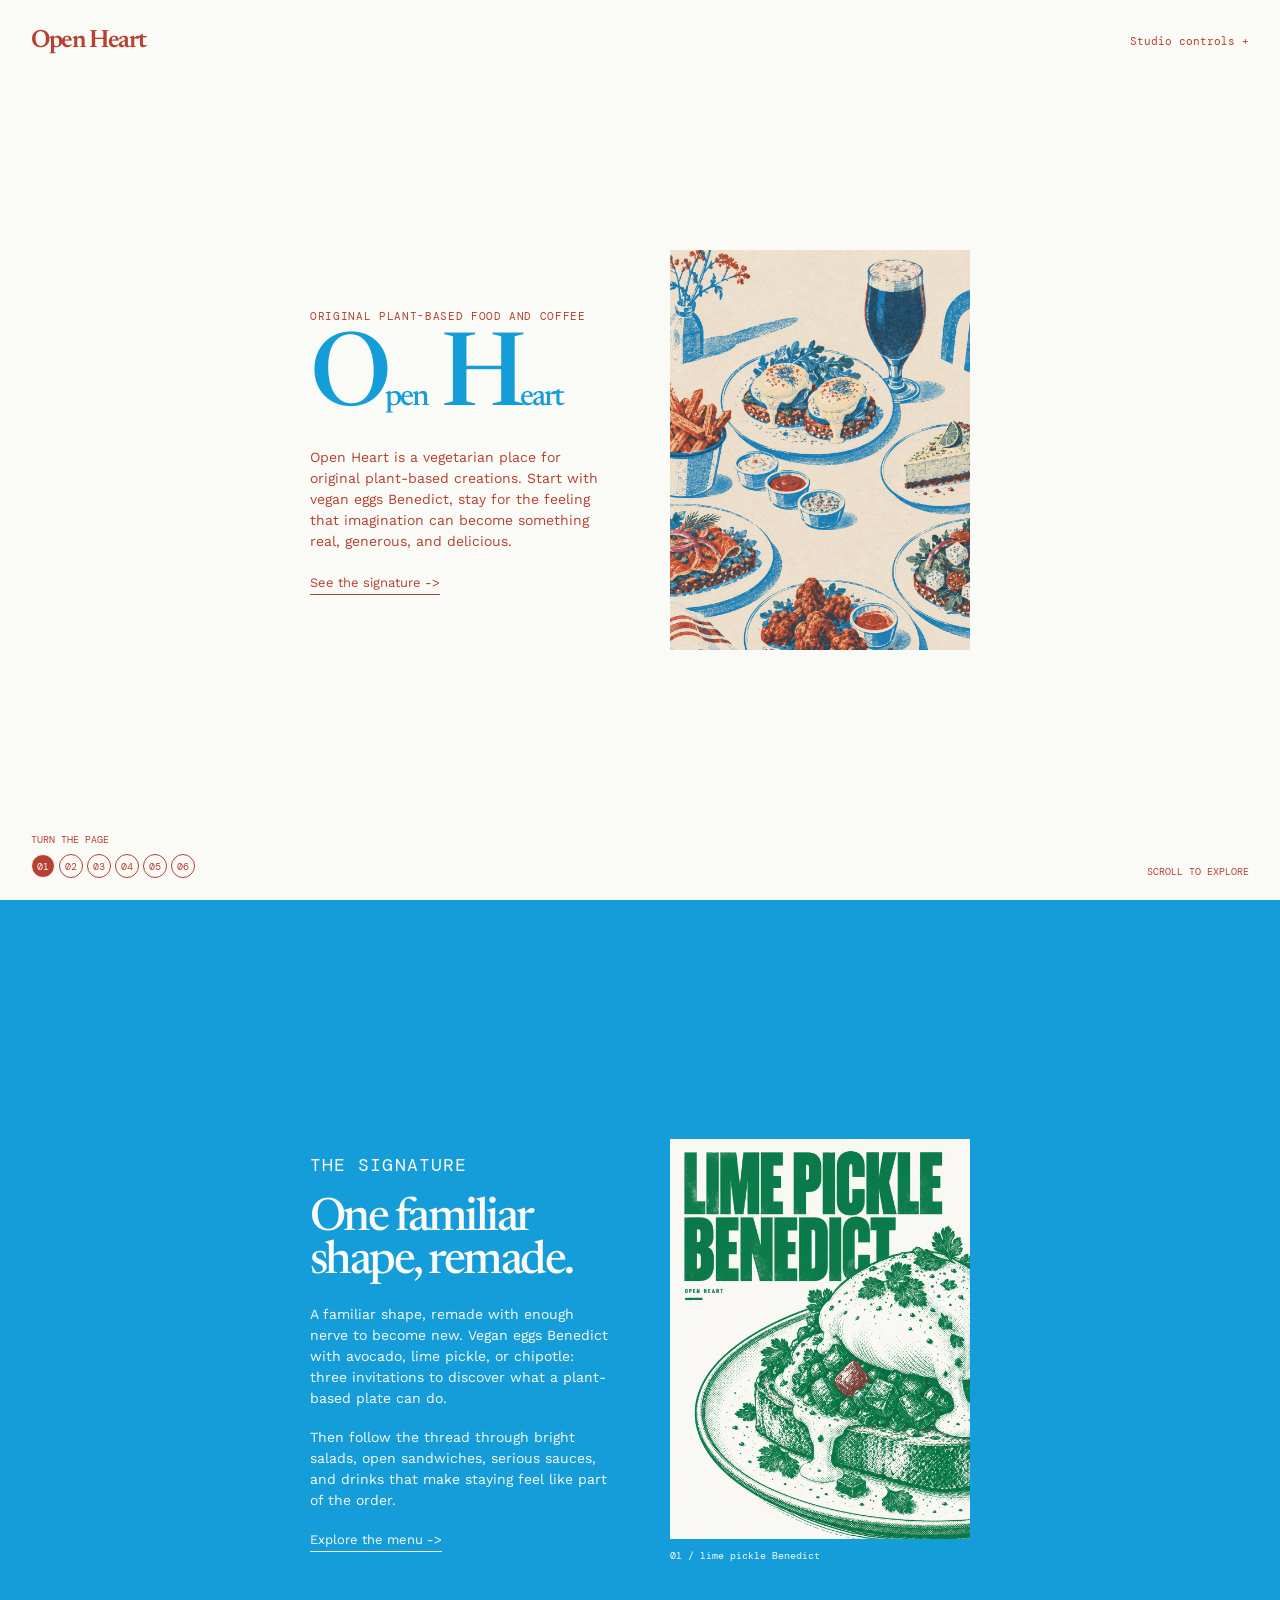
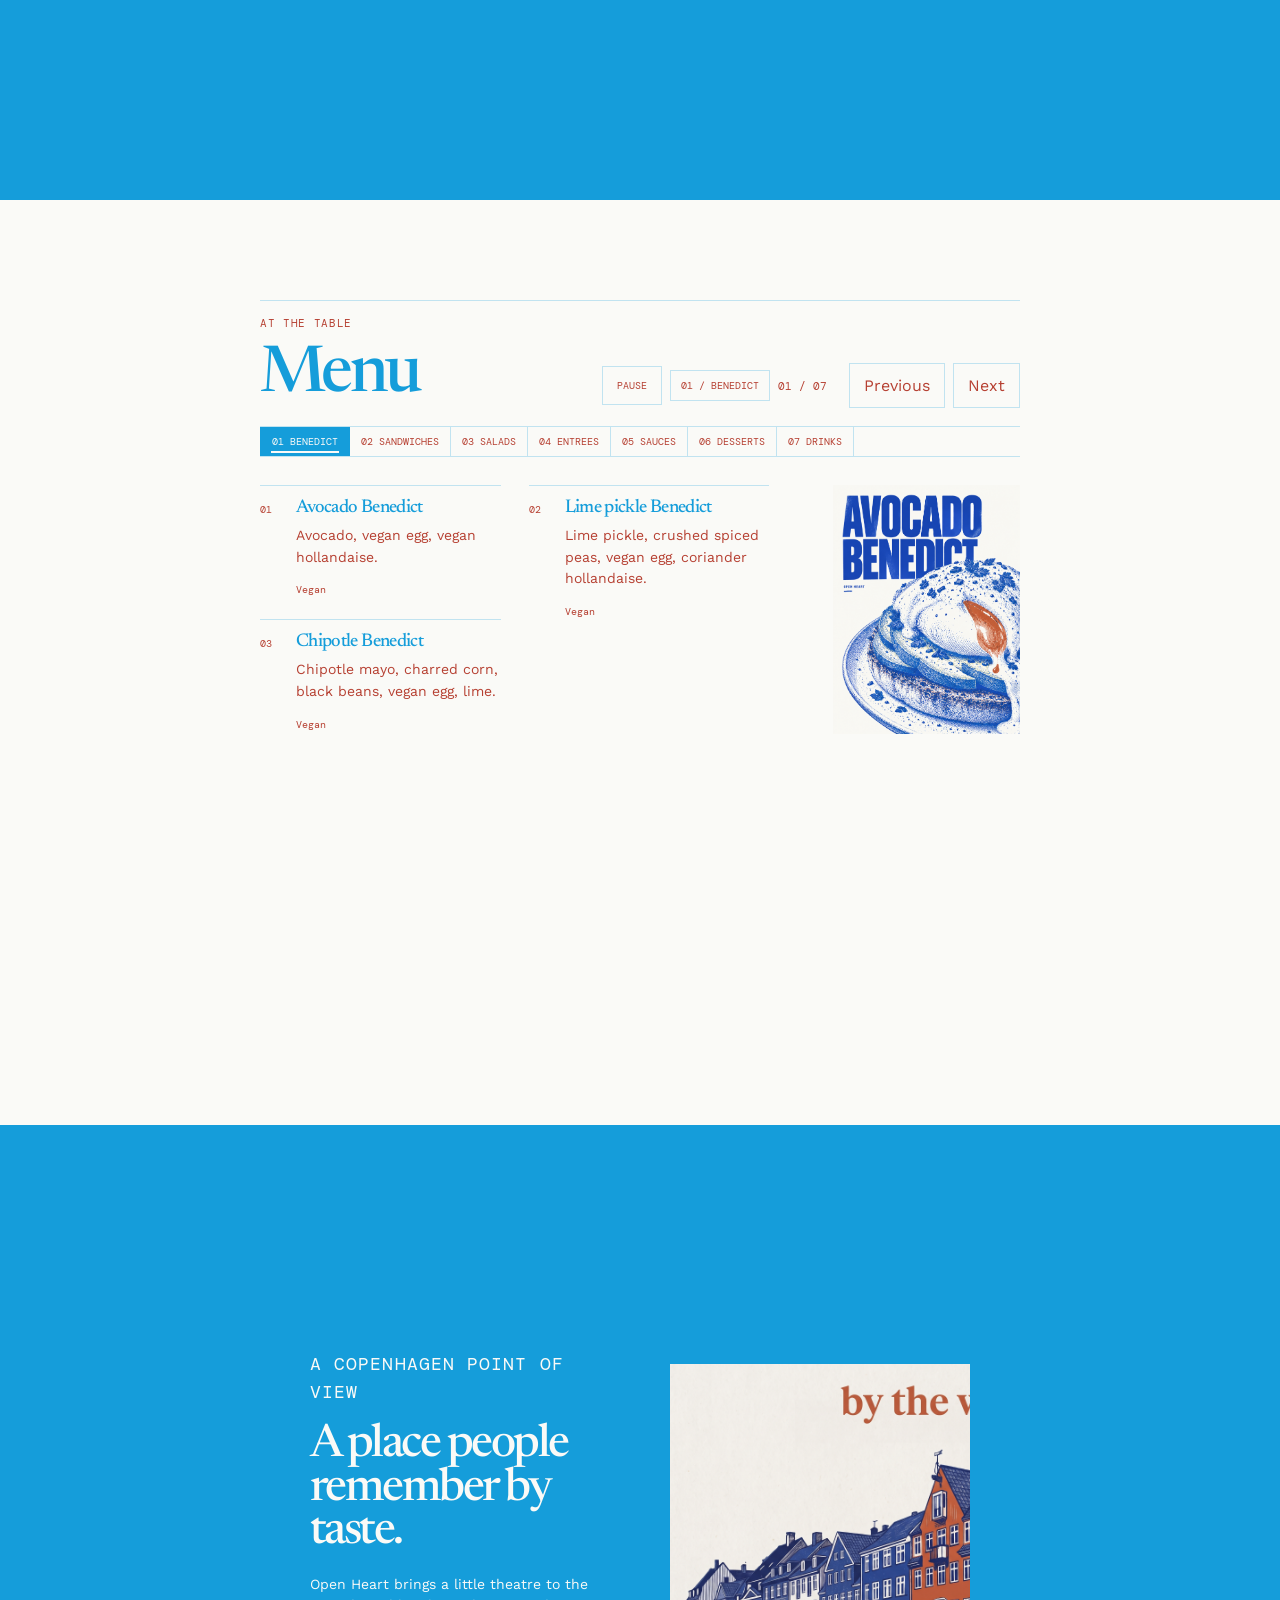
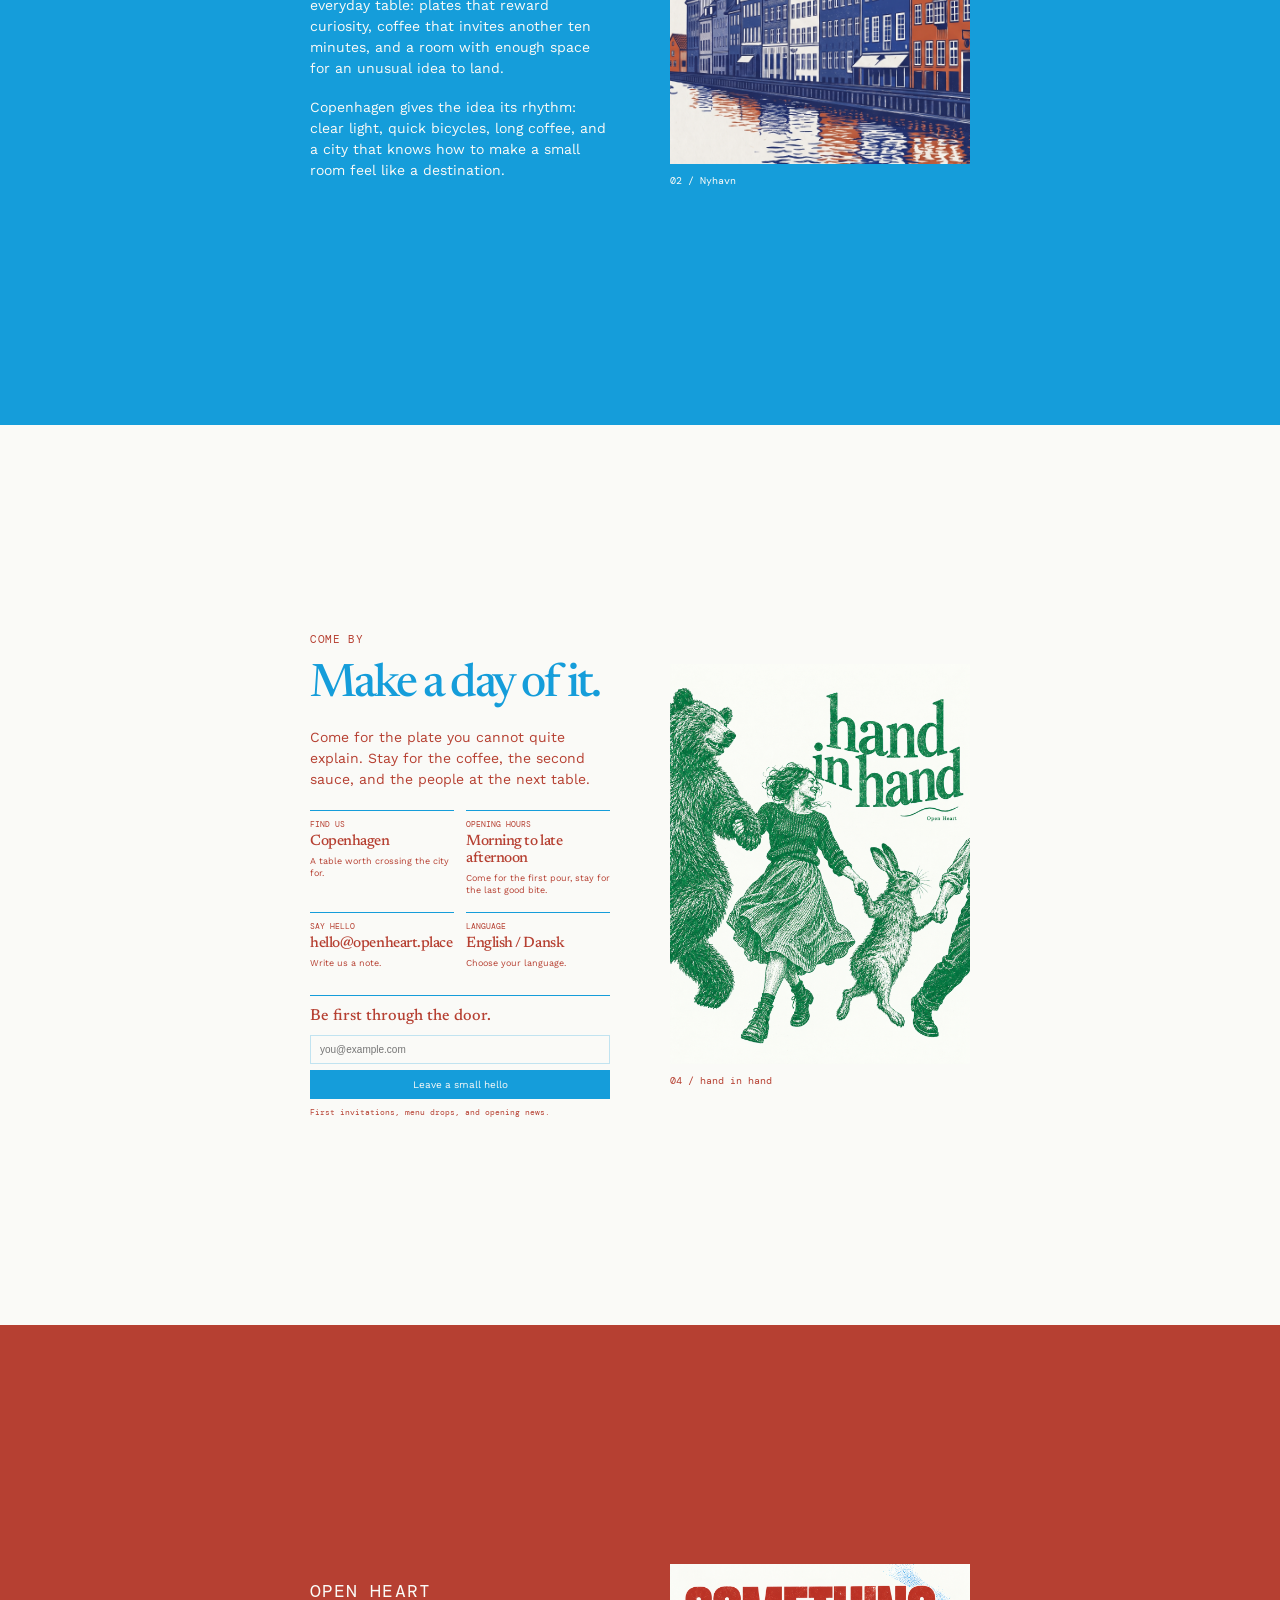
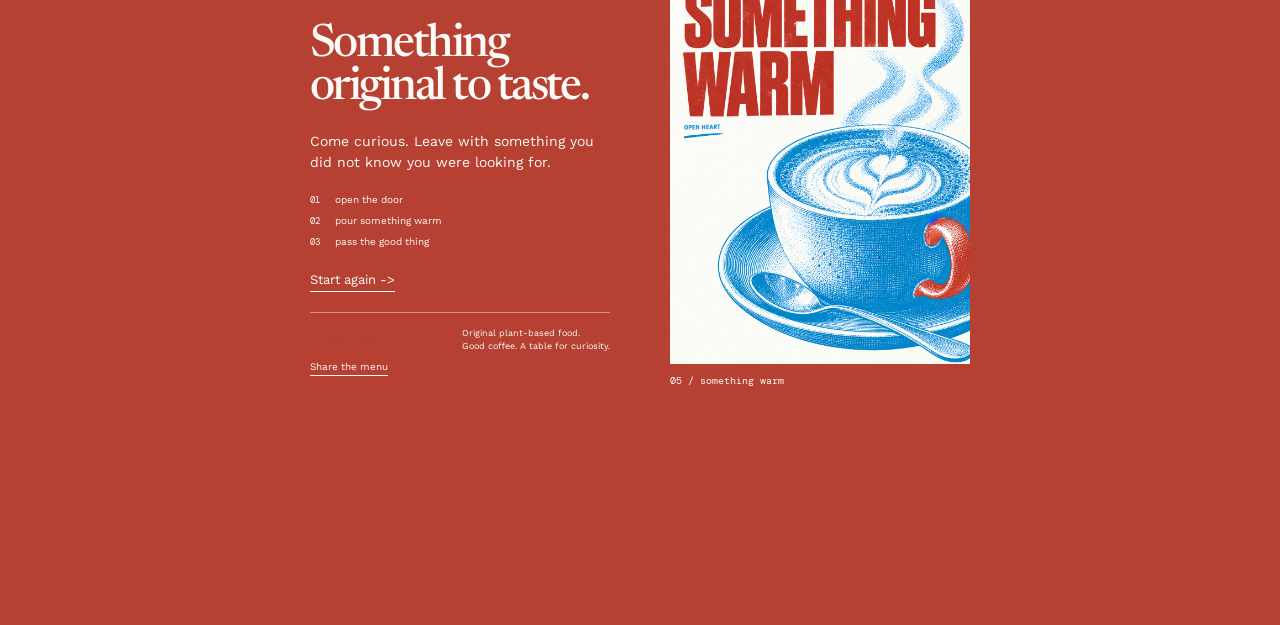
==== index.html @ 51009fca "Make 3D wheel input respond directly" ====
<!doctype html>
<html lang="en" data-palette="cyan-brick">
<head>
  <meta charset="utf-8">
  <meta name="viewport" content="width=device-width, initial-scale=1">
  <meta name="theme-color" content="#FAFAF7">
  <meta name="description" content="Open Heart. A vegetarian place for original plant-based creations.">
  <title>Open Heart | Food and coffee</title>
  <link rel="stylesheet" href="styles.css?v=brick-cyan-1">
</head>
<body class="is-flat">
  <a class="skip-link" href="#content">Skip to menu</a>

  <header class="topbar">
    <a class="small-wordmark" href="#face-0">Open Heart</a>
    <nav aria-label="Main navigation">
      <a href="#story">Story</a>
      <a href="#menu">Menu</a>
      <a href="#visit">Visit</a>
    </nav>
    <details class="developer-panel">
      <summary>Studio controls +</summary>
      <div class="developer-panel__body">
        <label for="palette-select">Web ink recipe</label>
        <select id="palette-select">
          <option value="cyan-brick">Cyan + brick red</option>
          <option value="brick-cyan">Brick red + cyan</option>
          <option value="electric-carbon">Electric blue + carbon</option>
          <option value="mono-aubergine">Mono / aubergine</option>
          <option value="mono-electric">Mono / electric blue</option>
        </select>

        <label for="composition-select">Composition mode</label>
        <select id="composition-select">
          <option value="centered-pair-small" selected>Centered pair SMALL</option>
          <option value="centered-pair">Centered pair / reference</option>
        </select>

        <label for="menu-mode-select">Menu presentation</label>
        <select id="menu-mode-select">
          <option value="carousel" selected>Category carousel</option>
          <option value="minimal-list">Ultra-minimal text list</option>
        </select>

        <label for="carousel-animation-select">Carousel animation</label>
        <select id="carousel-animation-select">
          <option value="slide" selected>Slide left / right</option>
          <option value="fade">Fade in / out</option>
          <option value="none">No animation</option>
        </select>

        <label class="check">
          <input type="checkbox" id="menu-pair-select">
          Match SMALL pair on menu
        </label>

        <label class="check">
          <input type="checkbox" id="flat-select">
          3D scrolling
        </label>
        <a href="studio.html">View the asset archive -></a>
      </div>
    </details>
  </header>

  <main id="content">
    <div id="scroll-track">
      <div id="scene">
        <div id="prism">
          <section class="face hero" id="face-0">
            <div class="face__inner">
              <div class="pair-layout hero-layout">
                <div class="hero-copy pair-copy">
                  <p class="edition">Original plant-based food and coffee</p>
                  <h1 class="logo" aria-label="Open Heart">
                    <span><b>O</b>pen</span>
                    <span><b>H</b>eart</span>
                  </h1>
                  <div class="hero-intro">
                    <p>Open Heart is a vegetarian place for original plant-based creations. Start with vegan eggs Benedict, stay for the feeling that imagination can become something real, generous, and delicious.</p>
                    <a class="text-link" href="#story">See the signature -></a>
                  </div>
                </div>
                <figure class="hero-print pair-print">
                  <img id="hero-image" src="assets/menu-chatgpt.png" width="1122" height="1402" alt="A two-ink illustrated table of Open Heart dishes, including vegan eggs Benedict, fries, drinks and dessert">
                </figure>
              </div>
              <span class="hero-index">01 / OPEN HEART</span>
            </div>
          </section>

          <section class="face" id="face-1">
            <div class="face__inner" id="story">
              <div class="story-layout pair-layout">
                <div class="story-copy pair-copy">
                  <p class="section-kicker">The signature</p>
                  <h2>One familiar shape, remade.</h2>
                  <p>A familiar shape, remade with enough nerve to become new. Vegan eggs Benedict with avocado, lime pickle, or chipotle: three invitations to discover what a plant-based plate can do.</p>
                  <p>Then follow the thread through bright salads, open sandwiches, serious sauces, and drinks that make staying feel like part of the order.</p>
                  <a class="text-link" href="#menu">Explore the menu -></a>
                </div>
                <figure class="feature-print pair-print">
                  <img src="assets/posters/chatgpt/02-lime-pickle-benedict.png" width="1086" height="1448" alt="Lime pickle Benedict in a two-ink green and red editorial print">
                  <figcaption>01 / lime pickle Benedict</figcaption>
                </figure>
              </div>
            </div>
          </section>

          <section class="face" id="face-2">
            <div class="face__inner" id="menu">
              <section class="menu-switcher" aria-labelledby="menu-title" aria-roledescription="carousel" data-carousel-region>
                <div class="category-heading">
                  <div>
                    <p class="section-kicker">At the table</p>
                    <h2 id="menu-title">Menu</h2>
                  </div>
                  <div class="category-controls">
                    <button type="button" data-carousel-autoplay-toggle aria-label="Pause automatic menu rotation">Pause</button>
                    <span id="menu-category-current" class="carousel-current" aria-live="polite">01 / Benedict</span>
                    <span id="menu-category-count" class="carousel-count" aria-live="polite">01 / 07</span>
                    <button type="button" id="menu-category-prev" aria-label="Previous menu section">Previous</button>
                    <button type="button" id="menu-category-next" aria-label="Next menu section">Next</button>
                  </div>
                </div>
                <div class="category-tabs" role="tablist" aria-label="Menu sections">
                  <button type="button" role="tab" id="menu-tab-benedict" aria-selected="true" aria-controls="menu-slide-benedict" data-category-tab="benedict">01 Benedict</button>
                  <button type="button" role="tab" id="menu-tab-sandwiches" aria-selected="false" aria-controls="menu-slide-sandwiches" data-category-tab="sandwiches">02 Sandwiches</button>
                  <button type="button" role="tab" id="menu-tab-salads" aria-selected="false" aria-controls="menu-slide-salads" data-category-tab="salads">03 Salads</button>
                  <button type="button" role="tab" id="menu-tab-entrees" aria-selected="false" aria-controls="menu-slide-entrees" data-category-tab="entrees">04 Entrees</button>
                  <button type="button" role="tab" id="menu-tab-sauces" aria-selected="false" aria-controls="menu-slide-sauces" data-category-tab="sauces">05 Sauces</button>
                  <button type="button" role="tab" id="menu-tab-desserts" aria-selected="false" aria-controls="menu-slide-desserts" data-category-tab="desserts">06 Desserts</button>
                  <button type="button" role="tab" id="menu-tab-drinks" aria-selected="false" aria-controls="menu-slide-drinks" data-category-tab="drinks">07 Drinks</button>
                </div>

                <div class="category-viewport">
                  <section class="menu-slide" id="menu-slide-benedict" role="tabpanel" data-category-slide="benedict" aria-labelledby="menu-tab-benedict">
                    <div class="menu-slide-content">
                      <figure class="category-art" data-category-art="benedict"><img src="assets/posters/chatgpt/01-avocado-benedict.png" width="1086" height="1448" alt="Avocado Benedict in a controlled two-ink editorial print"></figure>
                      <div class="carousel dish-carousel" tabindex="0" aria-label="Benedict menu items">
                        <article class="dish" data-item="benedict-avocado"><div class="dish-caption"><span class="item-number">01</span><div><h3>Avocado Benedict</h3><p>Avocado, vegan egg, vegan hollandaise.</p><small>Vegan</small></div></div></article>
                        <article class="dish" data-item="benedict-lime"><div class="dish-caption"><span class="item-number">02</span><div><h3>Lime pickle Benedict</h3><p>Lime pickle, crushed spiced peas, vegan egg, coriander hollandaise.</p><small>Vegan</small></div></div></article>
                        <article class="dish" data-item="benedict-chipotle"><div class="dish-caption"><span class="item-number">03</span><div><h3>Chipotle Benedict</h3><p>Chipotle mayo, charred corn, black beans, vegan egg, lime.</p><small>Vegan</small></div></div></article>
                      </div>
                    </div>
                  </section>

                  <section class="menu-slide" id="menu-slide-sandwiches" role="tabpanel" data-category-slide="sandwiches" aria-labelledby="menu-tab-sandwiches">
                    <div class="menu-slide-content">
                      <figure class="category-art" data-category-art="sandwiches"><img src="assets/posters/chatgpt/03-vegan-salmon.png" width="1086" height="1448" alt="Vegan salmon open sandwich in a controlled two-ink editorial print"></figure>
                      <div class="carousel dish-carousel" tabindex="0" aria-label="Sandwich menu items">
                        <article class="dish" data-item="salmon-sandwich"><div class="dish-caption"><span class="item-number">01</span><div><h3>Vegan salmon open sandwich</h3><p>Plant-based salmon, open-faced.</p><small>Vegan</small></div></div></article>
                        <article class="dish" data-item="pulled-sandwich"><div class="dish-caption"><span class="item-number">02</span><div><h3>Veggie pulled sandwich</h3><p>Pulled mushrooms, sharp slaw, BBQ sauce.</p><small>Vegan</small></div></div></article>
                      </div>
                    </div>
                  </section>

                  <section class="menu-slide" id="menu-slide-salads" role="tabpanel" data-category-slide="salads" aria-labelledby="menu-tab-salads">
                    <div class="menu-slide-content">
                      <figure class="category-art" data-category-art="salads"><img src="assets/posters/chatgpt/06-vegan-caesar.png" width="1086" height="1448" alt="Vegan Caesar in a controlled two-ink editorial print"></figure>
                      <div class="carousel dish-carousel" tabindex="0" aria-label="Salad menu items">
                        <article class="dish" data-item="mango-salad"><div class="dish-caption"><span class="item-number">01</span><div><h3>Avocado and mango</h3><p>Avocado, mango, parsley, raisins.</p><small>Vegan</small></div></div></article>
                        <article class="dish" data-item="caesar-salad"><div class="dish-caption"><span class="item-number">02</span><div><h3>Vegan Caesar</h3><p>Crisp leaves, croutons, creamy vegan Caesar dressing.</p><small>Vegan</small></div></div></article>
                        <article class="dish" data-item="protein-salad"><div class="dish-caption"><span class="item-number">03</span><div><h3>Protein salad</h3><p>Lentils, chickpeas, edamame, toasted seeds, lemon dressing.</p><small>Vegan</small></div></div></article>
                      </div>
                    </div>
                  </section>

                  <section class="menu-slide" id="menu-slide-entrees" role="tabpanel" data-category-slide="entrees" aria-labelledby="menu-tab-entrees">
                    <div class="menu-slide-content">
                      <figure class="category-art" data-category-art="entrees"><img src="assets/posters/chatgpt/07-bbq-cauliflower.png" width="1086" height="1448" alt="BBQ cauliflower wings in a controlled two-ink editorial print"></figure>
                      <div class="carousel dish-carousel" tabindex="0" aria-label="Entree menu items">
                        <article class="dish" data-item="cauliflower-wings"><div class="dish-caption"><span class="item-number">01</span><div><h3>BBQ no-chicken wings</h3><p>Breaded cauliflower, BBQ sauce.</p><small>Vegan</small></div></div></article>
                        <article class="dish" data-item="fries-plain"><div class="dish-caption"><span class="item-number">02</span><div><h3>Plain fries</h3><p>Crisp potatoes, salt. Choose your sauce.</p><small>Vegan</small></div></div></article>
                        <article class="dish" data-item="fries-spicy"><div class="dish-caption"><span class="item-number">03</span><div><h3>Spicy fries</h3><p>Chilli-dusted potatoes. Choose your sauce.</p><small>Vegan</small></div></div></article>
                        <article class="dish" data-item="fries-rosemary"><div class="dish-caption"><span class="item-number">04</span><div><h3>Rosemary fries</h3><p>Potatoes, rosemary, salt. Choose your sauce.</p><small>Vegan</small></div></div></article>
                      </div>
                    </div>
                  </section>

                  <section class="menu-slide" id="menu-slide-sauces" role="tabpanel" data-category-slide="sauces" aria-labelledby="menu-tab-sauces">
                    <div class="menu-slide-content">
                      <figure class="category-art" data-category-art="sauces"><img src="assets/posters/chatgpt/08-five-sauces.png" width="1086" height="1448" alt="Five sauces in a controlled two-ink editorial print"></figure>
                      <div class="carousel dish-carousel" tabindex="0" aria-label="Sauce menu items">
                        <article class="dish" data-item="chipotle-mayo"><div class="dish-caption"><span class="item-number">01</span><div><h3>Chipotle mayo</h3><p>Smoky chipotle mayonnaise.</p><small>Smoky / creamy</small></div></div></article>
                        <article class="dish" data-item="chimichurri"><div class="dish-caption"><span class="item-number">02</span><div><h3>Chimichurri</h3><p>Herbs, oil, a sharp finish.</p><small>Herbaceous / sharp</small></div></div></article>
                        <article class="dish" data-item="pesto"><div class="dish-caption"><span class="item-number">03</span><div><h3>Pesto</h3><p>Basil, a generous spoonful.</p><small>Basil / generous</small></div></div></article>
                        <article class="dish" data-item="yogurt-dill"><div class="dish-caption"><span class="item-number">04</span><div><h3>Yogurt dill</h3><p>Cool yogurt, fresh dill.</p><small>Cool / fresh</small></div></div></article>
                        <article class="dish" data-item="vegan-cheese"><div class="dish-caption"><span class="item-number">05</span><div><h3>Melted vegan cheese</h3><p>Warm, melted plant-based cheese.</p><small>Vegan</small></div></div></article>
                      </div>
                    </div>
                  </section>

                  <section class="menu-slide" id="menu-slide-desserts" role="tabpanel" data-category-slide="desserts" aria-labelledby="menu-tab-desserts">
                    <div class="menu-slide-content">
                      <figure class="category-art" data-category-art="desserts"><img src="assets/menu/key-lime-chatgpt.png" width="768" height="1024" alt="Avocado key-lime pie in a controlled two-ink editorial print"></figure>
                      <div class="carousel dish-carousel" tabindex="0" aria-label="Dessert menu items">
                        <article class="dish" data-item="key-lime-pie"><div class="dish-caption"><span class="item-number">01</span><div><h3>Avocado key-lime pie</h3><p>A sharp lime filling, avocado, crisp crumb base.</p><small>Vegan</small></div></div></article>
                        <article class="dish" data-item="strawberries-cream"><div class="dish-caption"><span class="item-number">02</span><div><h3>Strawberries and mascarpone</h3><p>Strawberries, mascarpone cream, crumble.</p><small>Berry / cream / crumble</small></div></div></article>
                        <article class="dish" data-item="creme-brulee"><div class="dish-caption"><span class="item-number">03</span><div><h3>Vegan creme brulee</h3><p>Crackly caramel, soft vanilla custard.</p><small>Vanilla / caramel / crackle</small></div></div></article>
                      </div>
                    </div>
                  </section>

                  <section class="menu-slide" id="menu-slide-drinks" role="tabpanel" data-category-slide="drinks" aria-labelledby="menu-tab-drinks">
                    <div class="menu-slide-content">
                      <figure class="category-art" data-category-art="drinks"><img src="assets/posters/chatgpt/10-something-warm.png" width="1086" height="1448" alt="Something warm in a controlled two-ink editorial print"></figure>
                      <div class="carousel dish-carousel" tabindex="0" aria-label="Drink menu items">
                      <article class="dish" data-item="matcha"><div class="dish-caption"><span class="item-number">01</span><div><h3>Matcha</h3><p>Whisked matcha.</p><small>Hot / iced</small></div></div></article>
                      <article class="dish" data-item="hojicha"><div class="dish-caption"><span class="item-number">02</span><div><h3>Hojicha</h3><p>Roasted Japanese green tea.</p><small>Roasted / soft</small></div></div></article>
                      <article class="dish" data-item="espresso"><div class="dish-caption"><span class="item-number">03</span><div><h3>Espresso</h3><p>Small, dark, concentrated.</p><small>Short / dark</small></div></div></article>
                      <article class="dish" data-item="cappuccino"><div class="dish-caption"><span class="item-number">04</span><div><h3>Cappuccino</h3><p>Espresso, steamed milk, soft foam.</p><small>Silky / bold</small></div></div></article>
                      <article class="dish" data-item="london-fog"><div class="dish-caption"><span class="item-number">05</span><div><h3>Decadent Earl Grey</h3><p>London fog: Earl Grey, vanilla, honey, milk.</p><small>Earl Grey / vanilla / milk</small></div></div></article>
                      <article class="dish" data-item="cafe-viennois"><div class="dish-caption"><span class="item-number">06</span><div><h3>Cafe viennois</h3><p>Coffee, whipped cream.</p><small>Coffee / cream</small></div></div></article>
                      <article class="dish" data-item="chocolate-espanol"><div class="dish-caption"><span class="item-number">07</span><div><h3>Chocolate espanol</h3><p>Thick, hot drinking chocolate.</p><small>Thick / hot</small></div></div></article>
                      <article class="dish" data-item="licorice-beer"><div class="dish-caption"><span class="item-number">08</span><div><h3>Licorice beer</h3><p>Beer with a licorice note.</p><small>Cold / curious</small></div></div></article>
                      <article class="dish" data-item="michelada"><div class="dish-caption"><span class="item-number">09</span><div><h3>0,0 michelada</h3><p>Alcohol-free, lime, spice, a salted rim.</p><small>Lime / spice / salt</small></div></div></article>
                      </div>
                    </div>
                  </section>
                </div>
              </section>

              <section class="minimal-menu" id="minimal-menu" aria-labelledby="minimal-menu-title" aria-roledescription="carousel" data-carousel-region hidden>
                <div class="minimal-menu__heading">
                  <p class="section-kicker">At the table</p>
                  <h2 id="minimal-menu-title">Menu</h2>
                </div>
                <div class="minimal-menu__controls">
                  <button type="button" data-carousel-autoplay-toggle aria-label="Pause automatic menu rotation">Pause</button>
                </div>
                <div class="minimal-menu__tabs" role="tablist" aria-label="Minimal menu groups">
                  <button type="button" role="tab" id="minimal-tab-benedict" aria-selected="true" aria-controls="minimal-slide-benedict" data-minimal-tab="benedict">01 Benedict + sandwiches</button>
                  <button type="button" role="tab" id="minimal-tab-entrees" aria-selected="false" aria-controls="minimal-slide-entrees" data-minimal-tab="entrees">02 Entrees + sauces</button>
                  <button type="button" role="tab" id="minimal-tab-drinks" aria-selected="false" aria-controls="minimal-slide-drinks" data-minimal-tab="drinks">03 Drinks + desserts</button>
                </div>
                <div class="minimal-menu__viewport">
                  <section class="minimal-menu__slide" id="minimal-slide-benedict" role="tabpanel" data-minimal-slide="benedict" aria-labelledby="minimal-tab-benedict">
                    <div class="minimal-menu__columns">
                      <div class="minimal-menu__column">
                        <h3 class="minimal-menu__category">Benedict</h3>
                        <ol class="minimal-menu__list">
                          <li class="minimal-menu__item"><span>01</span><div><h4>Avocado Benedict</h4><p>Avocado, vegan egg, hollandaise.</p></div></li>
                          <li class="minimal-menu__item"><span>02</span><div><h4>Lime pickle Benedict</h4><p>Spiced peas, coriander hollandaise.</p></div></li>
                          <li class="minimal-menu__item"><span>03</span><div><h4>Chipotle Benedict</h4><p>Charred corn, black beans, lime.</p></div></li>
                        </ol>
                      </div>
                      <div class="minimal-menu__column">
                        <h3 class="minimal-menu__category">Sandwiches</h3>
                        <ol class="minimal-menu__list">
                          <li class="minimal-menu__item"><span>01</span><div><h4>Vegan salmon open sandwich</h4><p>Plant-based salmon, open-faced.</p></div></li>
                          <li class="minimal-menu__item"><span>02</span><div><h4>Veggie pulled sandwich</h4><p>Pulled mushrooms, sharp slaw, BBQ sauce.</p></div></li>
                        </ol>
                      </div>
                      <figure class="minimal-menu__print"><img src="assets/posters/chatgpt/03-vegan-salmon.png" width="1086" height="1448" alt="Vegan salmon open sandwich in a controlled two-ink editorial print"></figure>
                    </div>
                  </section>
                  <section class="minimal-menu__slide" id="minimal-slide-entrees" role="tabpanel" data-minimal-slide="entrees" aria-labelledby="minimal-tab-entrees" hidden>
                    <div class="minimal-menu__columns">
                      <div class="minimal-menu__column">
                        <h3 class="minimal-menu__category">Entrees</h3>
                        <ol class="minimal-menu__list">
                          <li class="minimal-menu__item"><span>01</span><div><h4>BBQ no-chicken wings</h4><p>Breaded cauliflower, BBQ sauce.</p></div></li>
                          <li class="minimal-menu__item"><span>02</span><div><h4>Plain fries</h4><p>Crisp potatoes, salt.</p></div></li>
                          <li class="minimal-menu__item"><span>03</span><div><h4>Spicy fries</h4><p>Chilli-dusted potatoes.</p></div></li>
                          <li class="minimal-menu__item"><span>04</span><div><h4>Rosemary fries</h4><p>Potatoes, rosemary, salt.</p></div></li>
                        </ol>
                      </div>
                      <div class="minimal-menu__column">
                        <h3 class="minimal-menu__category">Sauces</h3>
                        <ol class="minimal-menu__list">
                          <li class="minimal-menu__item"><span>01</span><div><h4>Chipotle mayo</h4><p>Smoky, creamy, bright.</p></div></li>
                          <li class="minimal-menu__item"><span>02</span><div><h4>Chimichurri</h4><p>Herbs, oil, a sharp finish.</p></div></li>
                          <li class="minimal-menu__item"><span>03</span><div><h4>Pesto</h4><p>Basil, a generous spoonful.</p></div></li>
                          <li class="minimal-menu__item"><span>04</span><div><h4>Yogurt dill</h4><p>Cool yogurt, fresh dill.</p></div></li>
                          <li class="minimal-menu__item"><span>05</span><div><h4>Melted vegan cheese</h4><p>Warm, melted, plant-based.</p></div></li>
                        </ol>
                      </div>
                      <figure class="minimal-menu__print"><img src="assets/posters/chatgpt/07-bbq-cauliflower.png" width="1086" height="1448" alt="BBQ cauliflower wings in a controlled two-ink editorial print"></figure>
                    </div>
                  </section>
                  <section class="minimal-menu__slide" id="minimal-slide-drinks" role="tabpanel" data-minimal-slide="drinks" aria-labelledby="minimal-tab-drinks" hidden>
                    <div class="minimal-menu__columns">
                      <div class="minimal-menu__column">
                        <h3 class="minimal-menu__category">Drinks</h3>
                        <ol class="minimal-menu__list">
                          <li class="minimal-menu__item"><span>01</span><div><h4>Matcha</h4><p>Whisked matcha.</p></div></li>
                          <li class="minimal-menu__item"><span>02</span><div><h4>Hojicha</h4><p>Roasted Japanese green tea.</p></div></li>
                          <li class="minimal-menu__item"><span>03</span><div><h4>Espresso</h4><p>Small, dark, concentrated.</p></div></li>
                          <li class="minimal-menu__item"><span>04</span><div><h4>Cappuccino</h4><p>Espresso, steamed milk, soft foam.</p></div></li>
                          <li class="minimal-menu__item"><span>05</span><div><h4>Decadent Earl Grey</h4><p>Vanilla, honey, milk.</p></div></li>
                          <li class="minimal-menu__item"><span>06</span><div><h4>Cafe viennois</h4><p>Coffee, whipped cream.</p></div></li>
                          <li class="minimal-menu__item"><span>07</span><div><h4>Chocolate espanol</h4><p>Thick, hot drinking chocolate.</p></div></li>
                          <li class="minimal-menu__item"><span>08</span><div><h4>Licorice beer</h4><p>Beer with a licorice note.</p></div></li>
                          <li class="minimal-menu__item"><span>09</span><div><h4>0,0 michelada</h4><p>Alcohol-free, lime, spice.</p></div></li>
                        </ol>
                      </div>
                      <div class="minimal-menu__column">
                        <h3 class="minimal-menu__category">Desserts</h3>
                        <ol class="minimal-menu__list">
                          <li class="minimal-menu__item"><span>01</span><div><h4>Avocado key-lime pie</h4><p>Sharp lime, crisp crumb base.</p></div></li>
                          <li class="minimal-menu__item"><span>02</span><div><h4>Strawberries and mascarpone-cream</h4><p>Strawberries, cream, crumble.</p></div></li>
                          <li class="minimal-menu__item"><span>03</span><div><h4>Vegan creme brulee</h4><p>Vanilla custard, crackly caramel.</p></div></li>
                        </ol>
                      </div>
                      <figure class="minimal-menu__print"><img src="assets/posters/chatgpt/10-something-warm.png" width="1086" height="1448" alt="Something warm in a controlled two-ink editorial print"></figure>
                    </div>
                  </section>
                </div>
              </section>

              <section class="paired-menu pair-layout" id="paired-menu" aria-labelledby="paired-menu-title" aria-roledescription="carousel" data-carousel-region hidden>
                <div class="paired-menu__copy pair-copy">
                  <p class="section-kicker">At the table</p>
                  <h2 id="paired-menu-title">The signature, in three directions.</h2>
                  <button class="paired-menu__autoplay" type="button" data-carousel-autoplay-toggle aria-label="Pause automatic menu rotation">Pause</button>
                  <ol class="paired-menu__items" id="paired-menu-items" aria-live="polite"></ol>
                  <div class="paired-menu__tabs" role="tablist" aria-label="Paired menu categories">
                    <button type="button" role="tab" data-paired-tab="0" aria-label="Benedict" aria-selected="true">01</button>
                    <button type="button" role="tab" data-paired-tab="1" aria-label="Sandwiches" aria-selected="false">02</button>
                    <button type="button" role="tab" data-paired-tab="2" aria-label="Salads" aria-selected="false">03</button>
                    <button type="button" role="tab" data-paired-tab="3" aria-label="Entrees" aria-selected="false">04</button>
                    <button type="button" role="tab" data-paired-tab="4" aria-label="Sauces" aria-selected="false">05</button>
                    <button type="button" role="tab" data-paired-tab="5" aria-label="Desserts" aria-selected="false">06</button>
                    <button type="button" role="tab" data-paired-tab="6" aria-label="Drinks" aria-selected="false">07</button>
                  </div>
                </div>
                <figure class="paired-menu__print pair-print">
                  <img id="paired-menu-image" src="assets/posters/chatgpt/01-avocado-benedict.png" width="1086" height="1448" alt="Benedict menu poster in a controlled two-ink print">
                  <figcaption id="paired-menu-caption">01 / Benedict</figcaption>
                </figure>
              </section>
            </div>
          </section>

          <section class="face" id="face-3">
            <div class="face__inner atmosphere" id="atmosphere">
              <div class="atmosphere-grid pair-layout">
                <div class="atmosphere-copy pair-copy">
                  <p class="section-kicker">A Copenhagen point of view</p>
                  <h2>A place people remember by taste.</h2>
                  <p>Open Heart brings a little theatre to the everyday table: plates that reward curiosity, coffee that invites another ten minutes, and a room with enough space for an unusual idea to land.</p>
                  <p>Copenhagen gives the idea its rhythm: clear light, quick bicycles, long coffee, and a city that knows how to make a small room feel like a destination.</p>
                </div>
                <figure class="panel-print panel-print--city pair-print">
                  <img src="assets/studies/nyhavn-gemini.jpg" width="768" height="1024" alt="Copenhagen harbor houses rendered as a limited-color print">
                  <figcaption>02 / Nyhavn</figcaption>
                </figure>
                <figure class="panel-print panel-print--dance">
                  <img src="assets/studies/dance-chatgpt.png" width="768" height="1024" alt="Human and animal figures holding hands in a one-ink print">
                  <figcaption>03 / together</figcaption>
                </figure>
              </div>
              <section class="pretext-demo" id="poem" aria-labelledby="poem-title">
                <div class="pretext-demo__heading"><p id="poem-title">A few lines for the room.</p><small>A small shape made of words</small></div>
                <div class="pretext-stage" id="pretext-stage">
                  <div class="pretext-leaf" aria-hidden="true"></div>
                  <div class="pretext-lines" id="pretext-lines" aria-label="Poem excerpt"></div>
                </div>
                <div class="pretext-actions"><button type="button" id="pretext-toggle" aria-pressed="false">Read plainly</button><a href="https://en.wikisource.org/wiki/The_Complete_Works_of_Swami_Vivekananda/Volume_4/Translation:_Poems/To_a_Friend">Source excerpt</a><span id="pretext-status">Move across the shape.</span></div>
              </section>
            </div>
          </section>

          <section class="face" id="face-4">
            <div class="face__inner" id="visit">
              <div class="visit-layout pair-layout">
                <div class="visit-copy pair-copy">
                  <p class="section-kicker">Come by</p>
                  <h2>Make a day of it.</h2>
                  <p class="visit-lead">Come for the plate you cannot quite explain. Stay for the coffee, the second sauce, and the people at the next table.</p>
                  <div class="visit-grid">
                    <div class="info-block"><span>Find us</span><strong>Copenhagen</strong><small>A table worth crossing the city for.</small></div>
                    <div class="info-block"><span>Opening hours</span><strong>Morning to late afternoon</strong><small>Come for the first pour, stay for the last good bite.</small></div>
                    <div class="info-block"><span>Say hello</span><strong>hello@openheart.place</strong><small>Write us a note.</small></div>
                    <div class="info-block"><span>Language</span><strong>English / Dansk</strong><small>Choose your language.</small></div>
                  </div>
                  <form class="interest-form" id="interest-form">
                    <label for="email">Be first through the door.</label>
                    <div><input id="email" name="email" type="email" placeholder="you@example.com" autocomplete="email" required><button type="submit">Leave a small hello</button></div>
                    <small id="form-note">First invitations, menu drops, and opening news.</small>
                  </form>
                </div>
                <figure class="visit-print pair-print">
                  <img src="assets/studies/dance-chatgpt.png" width="768" height="1024" alt="Humans and animals holding hands in a one-ink green print">
                  <figcaption>04 / hand in hand</figcaption>
                </figure>
              </div>
            </div>
          </section>

          <section class="face" id="face-5">
            <div class="face__inner closing">
              <div class="closing-layout pair-layout">
                <div class="closing-copy pair-copy">
                  <p class="section-kicker">Open Heart</p>
                  <h2>Something original to taste.</h2>
                  <p>Come curious. Leave with something you did not know you were looking for.</p>
                  <div class="warm-ritual">
                    <span><b>01</b> open the door</span>
                    <span><b>02</b> pour something warm</span>
                    <span><b>03</b> pass the good thing</span>
                  </div>
                  <a class="text-link" href="#face-0">Start again -></a>
                  <footer>
                    <span class="small-wordmark">Open Heart</span>
                    <p>Original plant-based food.<br>Good coffee. A table for curiosity.</p>
                    <button id="share-button" type="button">Share the menu</button>
                    <span id="share-status" role="status"></span>
                  </footer>
                </div>
                <figure class="closing-print pair-print">
                  <img src="assets/posters/chatgpt/10-something-warm.png" width="1086" height="1448" alt="Something warm in a cyan and brick red two-ink poster">
                  <figcaption>05 / something warm</figcaption>
                </figure>
              </div>
            </div>
          </section>
        </div>
      </div>
    </div>
    <aside class="reference-chrome" aria-label="Reference composition controls">
      <div>
        <span class="reference-chrome__label">Turn the page</span>
        <nav class="reference-pager" aria-label="Section navigation">
          <button class="face-button" type="button" data-face="0" aria-label="Go to introduction">01</button>
          <button class="face-button" type="button" data-face="1" aria-label="Go to signature">02</button>
          <button class="face-button" type="button" data-face="2" aria-label="Go to menu">03</button>
          <button class="face-button" type="button" data-face="3" aria-label="Go to atmosphere">04</button>
          <button class="face-button" type="button" data-face="4" aria-label="Go to visit">05</button>
          <button class="face-button" type="button" data-face="5" aria-label="Go to closing">06</button>
        </nav>
      </div>
      <span class="reference-hint" id="reference-hint">Scroll to explore</span>
    </aside>
  </main>

  <script src="assets/vendor/gsap.min.js?v=menu-layout-5"></script>
  <script src="app.js?v=3d-direct-2"></script>
</body>
</html>
---- styles.css ----
@import url('https://fonts.googleapis.com/css2?family=DM+Mono:wght@400;500&family=Newsreader:opsz,wght@6..72,400;6..72,500;6..72,600&family=Work+Sans:wght@400;500;600;700&display=swap');
:root{--paper:#FAFAF7;--ink:#159DDA;--accent:#B64032;--field:#B64032;--deep:#159DDA;--field-text:#FAFAF7;--text:var(--ink);--serif:'Newsreader',Georgia,serif;--sans:'Work Sans',Arial,sans-serif;--mono:'DM Mono',monospace;--line:color-mix(in srgb,var(--ink) 25%,var(--paper))}
html[data-palette=cyan-brick]{--ink:#159DDA;--accent:#B64032;--field:#159DDA;--deep:#B64032;--text:#B64032}
html[data-palette=brick-cyan]{--ink:#B64032;--accent:#159DDA;--field:#9F4A40;--deep:#159DDA;--text:#159DDA}
html[data-palette=electric-carbon]{--ink:#173AE3;--accent:#242321;--field:#173AE3;--deep:#242321;--text:#242321}
html[data-palette=mono-aubergine]{--ink:#63365F;--accent:var(--ink);--field:var(--ink);--deep:var(--ink);--text:var(--ink)}
html[data-palette=mono-electric]{--ink:#173AE3;--accent:var(--ink);--field:var(--ink);--deep:var(--ink);--text:var(--ink)}
*{box-sizing:border-box}html{scroll-behavior:smooth;scroll-padding-top:100px;background:var(--paper)}body{margin:0;color:var(--text);font-family:var(--sans);background:var(--paper)}button,select{font:inherit;color:inherit}button,a,summary,select{touch-action:manipulation}button,summary{cursor:pointer}a{color:inherit}button:focus-visible,a:focus-visible,summary:focus-visible,select:focus-visible,.carousel:focus-visible{outline:2px solid var(--text);outline-offset:5px}.skip-link{position:fixed;top:-100px;left:12px;z-index:100;background:var(--paper);padding:15px}.skip-link:focus{top:10px}
.topbar{position:relative;z-index:30;display:flex;align-items:center;justify-content:space-between;gap:24px;margin:0 4vw;padding:22px 0;border-bottom:1px solid var(--line)}.small-wordmark{font:600 25px var(--serif);letter-spacing:-1.2px;text-decoration:none}.topbar nav{display:flex;gap:30px;font-size:13px}.topbar nav a{text-decoration:none}.topbar nav a:hover{text-decoration:underline;text-underline-offset:5px}
.developer-panel{font:11px var(--mono)}.developer-panel summary{list-style:none;padding:12px 0}.developer-panel__body{position:absolute;right:0;top:70px;width:290px;background:var(--paper);border:1px solid var(--line);padding:20px;z-index:40}.developer-panel label{display:block;margin-bottom:7px}.developer-panel select{display:block;width:100%;padding:10px;background:var(--paper);border:1px solid var(--line);margin-bottom:20px}.developer-panel p{font:11px/1.6 var(--sans)}.developer-panel .check{display:flex;align-items:center;gap:8px}.developer-panel a{display:block;padding-top:15px}
.face{position:relative;background:var(--paper)}.face__inner{position:relative;width:100%;padding:45px 4vw 70px}.face:nth-child(even){background:var(--field);color:var(--field-text)}.face:nth-child(even) .category-heading,.face:nth-child(even) .dish-caption{border-color:color-mix(in srgb,var(--field-text) 50%,transparent)}.face:nth-child(even) .dish-art{background:var(--paper)}.face:last-child{background:var(--deep);color:var(--paper)}.face:last-child .category-heading,.face:last-child .dish-caption{border-color:color-mix(in srgb,var(--paper) 50%,transparent)}.hero .face__inner{min-height:850px;padding-top:26px;overflow:hidden}.edition,.section-kicker,.hero-index{font:11px var(--mono);text-transform:uppercase;letter-spacing:.06em}.edition{margin:0}.logo{display:flex;gap:4vw;align-items:baseline;font-family:var(--serif);font-weight:500;letter-spacing:-.065em;font-size:clamp(36px,5.5vw,92px);line-height:.8;margin:36px 0 0;color:var(--ink);position:relative;z-index:2;pointer-events:none;white-space:nowrap}.logo span{display:inline-flex;align-items:baseline}.logo b{font-size:3.3em;font-weight:500;letter-spacing:-.07em;line-height:.8}.hero-print{position:absolute;top:145px;right:13vw;width:35vw;max-width:560px;z-index:1;margin:0}.hero-print img{width:100%;height:auto;display:block}.hero-intro{position:relative;z-index:3;max-width:390px;margin-top:120px}.hero-intro p{font:18px/1.55 var(--sans);margin:0 0 28px}.text-link{font-size:13px;text-underline-offset:7px}.hero-index{position:absolute;right:4vw;bottom:48px;writing-mode:vertical-rl}.logo-stacked .logo{display:block;font-size:5vw}.logo-stacked .logo span{display:flex}.logo-stacked .hero-print{right:5vw}.logo-stacked .hero-intro{margin-top:70px}
.menu-category{margin-bottom:65px;scroll-margin-top:35px}.category-heading{display:flex;justify-content:space-between;align-items:baseline;gap:25px;border-top:1px solid var(--ink);padding-top:15px;margin-bottom:26px}.category-heading h2{font:500 clamp(42px,6vw,88px)/1 var(--serif);letter-spacing:-.055em;margin:0}.carousel-controls{display:flex;align-items:center;gap:8px}.carousel-controls button{width:44px;height:44px;border:1px solid var(--line);background:none;font-size:22px}.carousel-controls button:disabled{opacity:.25;cursor:default}.carousel-count{font:11px var(--mono);margin-right:14px;white-space:nowrap}
.carousel{display:flex;gap:3vw;overflow-x:auto;scroll-snap-type:x mandatory;scrollbar-width:thin;scrollbar-color:var(--ink) var(--paper);padding-bottom:22px;align-items:flex-start}.dish{flex:0 0 calc((100% - 6vw)/3);min-width:0;scroll-snap-align:start}.dish-art{margin:0 0 20px;aspect-ratio:3/4;overflow:hidden;background:var(--paper)}.dish-art[hidden]{display:none}.dish-art img{width:100%;height:100%;object-fit:contain;display:block}.dish-caption{display:grid;grid-template-columns:24px 1fr;gap:12px;border-top:1px solid var(--line);padding-top:16px}.item-number{font:10px var(--mono);padding-top:5px}.dish h3{font:500 clamp(22px,2.5vw,36px)/1.07 var(--serif);letter-spacing:-.035em;margin:0 0 10px}.dish p{font:14px/1.55 var(--sans);max-width:340px;margin:0 0 14px}.dish small{font:10px/1.5 var(--mono);display:block}.warm-ritual{display:flex;justify-content:space-between;gap:20px;padding:20px 0 55px;font:15px var(--sans)}.warm-ritual b{font:11px var(--mono);margin-right:12px}.section-kicker{margin:0 0 32px}.menu-category:last-child{margin-bottom:0}footer{display:flex;gap:30px;align-items:center;flex-wrap:wrap;justify-content:space-between;border-top:1px solid var(--ink);padding-top:30px;margin-top:60px}footer p{font-size:12px;line-height:1.6}footer button{border:0;background:none;text-decoration:underline;text-underline-offset:5px;font-size:13px}#share-status{font-size:12px}
body:not(.is-flat) #scroll-track{height:600svh}body:not(.is-flat) #scene{position:sticky;top:0;height:100svh;perspective:1800px;overflow:hidden}body:not(.is-flat) #prism{width:100%;height:100%;transform-style:preserve-3d}body:not(.is-flat) .face{position:absolute;inset:0;width:100%;height:100%;backface-visibility:hidden;overflow:hidden}body:not(.is-flat) .face__inner{height:100%;min-height:0;overflow:auto;padding-top:35px}body:not(.is-flat) .face::after{content:'';position:absolute;inset:0;pointer-events:none;background:linear-gradient(var(--shade-direction,to bottom),transparent,rgba(0,0,0,.7));opacity:var(--shade,0);z-index:10}
.is-flat .face{visibility:visible!important;transform:none!important}.is-flat #prism{transform:none!important}
@media(min-width:1600px){.face__inner{padding-left:max(4vw,calc((100vw - 1480px)/2));padding-right:max(4vw,calc((100vw - 1480px)/2))}.hero .face__inner{min-height:1000px}}
@media(max-width:800px){.topbar{gap:16px;margin:0 6vw;padding:18px 0;flex-wrap:wrap}.topbar nav{gap:18px}.small-wordmark{font-size:22px}.developer-panel{width:100%;font-size:10px}.developer-panel summary{padding:0}.developer-panel__body{top:95px;right:0}.face__inner{padding:35px 6vw 45px}.hero .face__inner{min-height:0;padding-top:22px;padding-bottom:60px}.logo{font-size:6vw;gap:5vw;margin-top:35px}.logo b{font-size:3.3em}.hero-print{position:relative;top:auto;right:auto;width:69%;margin:-5px 0 0 auto}.hero-intro{margin-top:12px;max-width:440px}.hero-intro p{font-size:16px}.hero-index{display:none}.dish{flex-basis:74%;}.carousel{gap:24px}.category-heading h2{font-size:47px}.carousel-count{display:none}.menu-category{margin-bottom:45px}.warm-ritual{display:grid;gap:18px;padding-bottom:40px}.logo-stacked .logo{font-size:8vw}.logo-stacked .hero-print{margin-top:-50px;right:0;width:60%}.logo-stacked .hero-intro{margin-top:20px}footer{gap:18px;align-items:flex-start}footer .small-wordmark{width:100%}}
@media(prefers-reduced-motion:reduce){html{scroll-behavior:auto}*,*::before,*::after{animation:none!important;transition:none!important}}
@media print{.topbar,.carousel-controls,#share-button{display:none}.carousel{display:block}.dish{break-inside:avoid;margin-bottom:25px}.face,#scene,#prism,#scroll-track{height:auto!important;position:static!important;transform:none!important;visibility:visible!important}.face::after{display:none!important}.dish-art{max-width:250px}}
.story-layout{display:grid;grid-template-columns:minmax(0,1fr) minmax(280px,36vw);gap:8vw;align-items:start;min-height:650px}.story-copy{max-width:520px;padding-top:5vw}.story-copy h2,.atmosphere-copy h2,.visit-layout h2,.closing h2{font:500 clamp(48px,7vw,104px)/.92 var(--serif);letter-spacing:-.06em;margin:0 0 34px;max-width:760px}.story-copy p,.atmosphere-copy p,.visit-lead,.closing>p{font-size:18px;line-height:1.55;max-width:520px;margin:0 0 24px}.feature-print{margin:0;max-width:520px}.feature-print img,.panel-print img{width:100%;height:auto;display:block}.feature-print figcaption,.panel-print figcaption{font:10px var(--mono);padding-top:12px}.menu-switcher{min-height:760px}.menu-switcher .category-heading{align-items:end}.menu-switcher .section-kicker{margin:0 0 14px}.menu-note{font:12px/1.5 var(--mono);max-width:430px;margin:-6px 0 30px;text-transform:uppercase}.category-controls{display:flex;align-items:center;gap:8px}.category-controls button{border:1px solid var(--line);background:none;padding:12px 14px}.category-tabs{display:flex;gap:8px;overflow-x:auto;padding:0 0 16px;margin-bottom:25px;scrollbar-width:thin;scrollbar-color:var(--ink) transparent}.category-tabs button{border:1px solid var(--line);background:transparent;padding:11px 14px;white-space:nowrap;font:11px var(--mono);text-transform:uppercase}.category-tabs button.is-active,.category-tabs button[aria-selected=true]{background:var(--ink);color:var(--paper);border-color:var(--ink)}.category-viewport{min-height:500px}.menu-slide[hidden]{display:none}.menu-slide-head{display:flex;justify-content:space-between;gap:24px;align-items:baseline;border-top:1px solid var(--ink);padding-top:16px;margin-bottom:28px}.menu-slide-head p{font:500 clamp(28px,3.5vw,52px)/1 var(--serif);letter-spacing:-.04em;margin:0}.menu-slide-head small{font:11px var(--mono);text-transform:uppercase;max-width:240px}.dish-carousel{padding-bottom:28px}.dish-carousel .dish{min-height:100px}.dish-carousel .dish:not(:has(.dish-art:not([hidden]))) .dish-caption{min-height:165px}.atmosphere-grid{display:grid;grid-template-columns:minmax(0,1.05fr) minmax(190px,.65fr) minmax(190px,.65fr);gap:3vw;align-items:start;min-height:690px}.atmosphere-copy{padding-top:4vw}.panel-print{margin:0}.panel-print--dance{padding-top:9vw}.visit-layout{display:grid;grid-template-columns:minmax(240px,.8fr) minmax(0,1.2fr);gap:8vw;min-height:450px}.visit-layout h2{max-width:400px}.visit-grid{display:grid;grid-template-columns:repeat(2,minmax(0,1fr));gap:18px}.info-block{border-top:1px solid var(--ink);padding-top:14px;min-height:150px}.info-block span{display:block;font:10px var(--mono);text-transform:uppercase;margin-bottom:22px}.info-block strong{display:block;font:500 clamp(22px,2.3vw,34px)/1.1 var(--serif);letter-spacing:-.03em;margin-bottom:12px}.info-block small{font-size:12px;line-height:1.5;display:block;max-width:250px}.interest-form{border-top:1px solid var(--ink);padding-top:18px;max-width:620px}.interest-form label{display:block;font:500 25px/1.1 var(--serif);margin-bottom:18px}.interest-form>div{display:flex;gap:10px}.interest-form input{min-width:0;flex:1;border:1px solid var(--line);background:transparent;padding:13px 14px;color:inherit}.interest-form button{border:1px solid var(--ink);background:var(--ink);color:var(--paper);padding:13px 16px}.interest-form small{display:block;font:10px/1.5 var(--mono);margin-top:12px}.closing{display:flex;flex-direction:column;justify-content:center;min-height:100%;padding-top:7vh!important}.closing .warm-ritual{width:100%;padding:0 0 10vh}.closing-mark{font:500 clamp(50px,10vw,160px)/.8 var(--serif);letter-spacing:-.09em;margin-bottom:5vh}.closing h2{max-width:760px;margin-bottom:24px}.closing>p{max-width:430px}.closing .text-link{margin-top:10px}.closing footer{border-color:color-mix(in srgb,var(--paper) 45%,transparent);width:100%;margin-top:10vh}.closing footer button{color:inherit}@media(max-width:800px){.story-layout,.atmosphere-grid,.visit-layout{display:block;min-height:0}.story-copy,.atmosphere-copy{padding-top:12vw}.feature-print{width:75%;margin:35px 0 0 auto}.atmosphere-copy{margin-bottom:35px}.panel-print{width:58%;margin:25px 0 0 auto}.panel-print--dance{padding-top:0;margin-left:0}.visit-grid{margin-top:45px}.visit-layout h2{margin-bottom:22px}.interest-form{margin-top:45px}.interest-form>div{display:block}.interest-form input,.interest-form button{width:100%;display:block}.interest-form button{margin-top:9px}.menu-switcher{min-height:720px}.menu-switcher .category-heading{display:block}.category-controls{margin-top:20px}.category-tabs{margin-right:-6vw;padding-right:6vw}.menu-slide-head{display:block}.menu-slide-head small{display:block;margin-top:12px}.closing{padding-top:12vw!important}.closing .warm-ritual{padding-bottom:18vw}.closing footer{margin-top:18vw}}
.pretext-demo{margin-top:clamp(70px,11vw,150px);max-width:940px}.pretext-demo__heading{display:flex;justify-content:space-between;gap:24px;align-items:baseline;border-top:1px solid var(--ink);padding-top:15px;margin-bottom:22px}.pretext-demo__heading p{font:500 clamp(28px,3.5vw,52px)/1 var(--serif);letter-spacing:-.04em;margin:0}.pretext-demo__heading small{font:11px var(--mono);text-transform:uppercase}.pretext-stage{position:relative;min-height:300px;overflow:hidden;display:flex;align-items:center;justify-content:center;isolation:isolate}.pretext-leaf{position:absolute;inset:12px 20%;z-index:-1;background:var(--accent);opacity:.24;clip-path:polygon(50% 0,78% 14%,96% 38%,82% 69%,50% 100%,18% 69%,4% 38%,22% 14%);transform:rotate(calc(var(--shape-x,0deg) + var(--shape-y,0deg))) scale(1.02);transition:transform .25s ease,opacity .25s ease}.pretext-lines{position:relative;width:100%;min-height:170px;color:var(--text);font:500 16px/1.55 var(--sans)}.pretext-lines span{position:absolute;display:block;text-align:center;transform:translateY(0);transition:top .3s ease,left .3s ease,width .3s ease}.pretext-stage[data-plain=true]{display:block;padding:30px 10%;min-height:0}.pretext-stage[data-plain=true] .pretext-leaf{opacity:.1}.pretext-stage[data-plain=true] .pretext-lines{white-space:pre-wrap;line-height:1.7}.pretext-stage[data-plain=true] .pretext-lines span{position:static;display:inline;transform:none}.pretext-actions{display:flex;align-items:center;gap:18px;flex-wrap:wrap;border-top:1px solid var(--line);padding-top:14px;font:10px var(--mono);text-transform:uppercase}.pretext-actions button{border:1px solid var(--line);background:none;padding:9px 12px}.pretext-actions a{text-underline-offset:4px}.pretext-actions span{margin-left:auto}@media(max-width:800px){.pretext-demo__heading{display:block}.pretext-demo__heading small{display:block;margin-top:10px}.pretext-stage{min-height:245px}.pretext-leaf{inset:8px 8%}.pretext-lines{font-size:14px}.pretext-actions span{width:100%;margin-left:0}}
.menu-slide-content{display:grid;grid-template-columns:minmax(190px,.72fr) minmax(0,1.28fr);gap:4vw;align-items:start}.category-art{margin:0;aspect-ratio:3/4;overflow:hidden;background:var(--paper)}.category-art img{display:block;width:100%;height:100%;object-fit:contain}.menu-slide-content .dish-carousel{min-width:0}@media(max-width:800px){.menu-slide-content{display:block}.category-art{width:58%;margin:0 0 30px auto}}

/* The menu is one compact, editorial carousel. The image is a cue, not a second menu. */
.menu-switcher{width:min(1120px,100%);margin-inline:auto;min-height:0}
.menu-note{margin:0 0 16px;max-width:520px}
.category-tabs{gap:0;border-top:1px solid var(--line);border-bottom:1px solid var(--line);padding:0;margin:0 0 28px;overflow-x:auto}
.category-tabs button{border:0;border-right:1px solid var(--line);background:transparent;padding:8px 11px;font-size:10px}
.category-tabs button:first-child{border-left:1px solid var(--line)}
.category-tabs button.is-active,.category-tabs button[aria-selected=true]{background:var(--ink);color:var(--paper);border-color:var(--ink)}
.menu-slide-content{grid-template-columns:minmax(0,1.5fr) minmax(150px,.55fr);gap:clamp(28px,5vw,72px);max-width:980px;margin-inline:auto}
.menu-slide-content .dish-carousel{grid-column:1;grid-row:1;display:grid;grid-template-columns:repeat(2,minmax(0,1fr));gap:0 28px;overflow:visible;padding-bottom:0}
.menu-slide-content .category-art{grid-column:2;grid-row:1;width:min(230px,100%);max-width:none;justify-self:end;align-self:start}
.menu-slide-content .dish{flex:none;min-width:0}
.menu-slide-content .dish-caption{min-height:0!important;height:100%;padding-top:12px}

/* Developer-only reference composition inspired by the supplied sparse study. */
.reference-chrome{display:none}
.layout-reference .topbar{position:fixed;inset:0 0 auto;margin:0;padding:22px 2.4vw;border:0;z-index:100;background:var(--paper)}
.layout-reference .small-wordmark{color:var(--accent)}
.layout-reference .developer-panel__body{top:54px;right:2.4vw}
.layout-reference .face{min-height:100svh}
.layout-reference .face__inner{min-height:100svh;padding:clamp(100px,11vh,150px) 6vw clamp(80px,10vh,130px);display:flex;align-items:center;justify-content:center}
.layout-reference .hero .face__inner{display:grid;grid-template-columns:minmax(280px,390px) minmax(300px,480px);gap:clamp(48px,8vw,140px);align-items:center;justify-content:center}
.layout-reference .hero-copy{grid-column:1;grid-row:1;max-width:390px}
.layout-reference .hero-print{position:static;grid-column:2;grid-row:1;width:min(42vw,480px);max-width:none;justify-self:center;transform:rotate(1.5deg)}
.layout-reference .logo{font-size:clamp(62px,7vw,118px);margin-top:24px}
.layout-reference .hero-intro{margin-top:36px;max-width:370px}
.layout-reference .hero-intro p{font-size:17px}
.layout-reference .hero-index{display:none}
.layout-reference .story-layout{width:min(980px,100%);grid-template-columns:minmax(280px,390px) minmax(260px,430px);gap:clamp(48px,8vw,140px);min-height:0;align-items:center}
.layout-reference .story-copy{padding-top:0}
.layout-reference .feature-print{max-width:430px}
.layout-reference .menu-switcher{width:min(980px,100%);min-height:0}
.layout-reference .menu-switcher .category-heading{margin-bottom:18px}
.layout-reference .category-viewport{min-height:0}
.layout-reference .atmosphere-grid{width:min(980px,100%);grid-template-columns:minmax(280px,390px) minmax(240px,360px);gap:clamp(48px,8vw,140px);min-height:0;align-items:center}
.layout-reference .atmosphere-copy{padding-top:0}
.layout-reference .panel-print--city{grid-column:2;grid-row:1 / span 2}
.layout-reference .panel-print--dance,.layout-reference .pretext-demo{display:none}
.layout-reference .visit-layout{width:min(980px,100%);grid-template-columns:minmax(280px,390px) minmax(260px,430px);gap:clamp(48px,8vw,140px);min-height:0;align-items:center}
.layout-reference .interest-form{width:min(620px,100%);margin:8vh auto 0}
.layout-reference .closing{align-items:flex-start;width:min(980px,100%);margin-inline:auto}
.layout-reference .closing footer{margin-top:8vh}
.layout-reference .reference-chrome{position:fixed;inset:auto 2.4vw 22px;display:flex;align-items:end;justify-content:space-between;gap:24px;z-index:90;font:10px var(--mono);text-transform:uppercase;color:var(--accent);pointer-events:none}
.layout-reference .reference-chrome>div{pointer-events:auto}
.reference-chrome__label{display:block;margin-bottom:8px}
.reference-pager{display:flex;gap:4px}
.reference-pager .face-button{width:24px;height:24px;padding:0;border:1px solid currentColor;border-radius:50%;background:transparent;color:inherit;font:10px var(--mono)}
.reference-pager .face-button.is-current{background:var(--accent);color:var(--paper)}
.reference-hint{white-space:nowrap}

@media(max-width:800px){
  .menu-slide-content{display:block}
  .menu-slide-content .category-art{width:54%;margin:0 0 28px auto}
  .menu-slide-content .dish-carousel{display:grid;grid-template-columns:1fr;gap:0;overflow:visible}
  .menu-slide-content .dish{flex:none}
  .category-tabs button{padding-inline:9px}
  .layout-reference .topbar{padding:18px 6vw}
  .layout-reference .developer-panel__body{right:6vw}
  .layout-reference .face__inner{display:block;padding:100px 6vw 100px}
  .layout-reference .hero .face__inner{display:block}
  .layout-reference .hero-copy{max-width:100%}
  .layout-reference .hero-print{width:68%;margin:48px 0 0 auto;transform:none}
  .layout-reference .logo{font-size:15vw}
  .layout-reference .story-layout,.layout-reference .atmosphere-grid,.layout-reference .visit-layout{width:100%;display:block}
  .layout-reference .feature-print,.layout-reference .panel-print--city{width:62%;margin:48px 0 0 auto}
  .layout-reference .menu-switcher{width:100%}
  .layout-reference .interest-form{margin-top:48px}
  .layout-reference .reference-chrome{inset:auto 6vw 16px}
}

@media(min-width:801px){
  .layout-reference .topbar nav{display:none}
  .layout-reference .logo{font-size:clamp(30px,2.8vw,50px);gap:1.5vw}
  .layout-reference .hero-print{width:min(36vw,420px)}
}

@media(max-width:800px){
  .layout-reference .topbar nav{display:none}
  .layout-reference .logo{font-size:12vw;gap:8vw}
}

/* In 3D mode the page-turn controls stay reachable while the scene moves underneath. */
body:not(.is-flat) .reference-chrome{position:fixed;inset:auto 2.4vw 22px;display:flex;align-items:end;justify-content:space-between;gap:24px;z-index:90;font:10px var(--mono);text-transform:uppercase;color:var(--accent);pointer-events:none}
body:not(.is-flat) .reference-chrome>div{pointer-events:auto}
body:not(.is-flat) .logo{pointer-events:auto}
body:not(.is-flat) .reference-chrome{background:transparent;border:0;padding:0;color:var(--ink)}
body:not(.is-flat) .reference-chrome>div,body:not(.is-flat) .reference-hint{background:var(--paper);border:1px solid var(--line);padding:8px 10px}
@media(min-width:801px){
  body:not(.is-flat) .hero-intro{margin-top:82px}
}
@media(max-width:800px){
  body:not(.is-flat) .reference-chrome{inset:auto 6vw 16px}
  body:not(.is-flat) .hero-intro{margin-top:28px}
}

/* Centered pair SMALL keeps the sparse reference logic while reducing the reading group. */
.layout-reference-small .face__inner{padding-left:8vw;padding-right:8vw}
.layout-reference-small .hero .face__inner{grid-template-columns:minmax(210px,300px) minmax(180px,300px);gap:clamp(24px,5vw,60px)}
.layout-reference-small .hero-copy{max-width:300px}
.layout-reference-small .hero-print{width:min(26vw,300px)}
.layout-reference-small .logo{font-size:clamp(26px,2.4vw,42px);gap:1vw}
.layout-reference-small .hero-intro{max-width:300px;margin-top:26px}
.layout-reference-small .hero-intro p{font-size:14px;line-height:1.5}
.layout-reference-small .story-layout{width:min(760px,100%);grid-template-columns:minmax(220px,300px) minmax(190px,320px);gap:clamp(24px,5vw,60px)}
.layout-reference-small .feature-print{max-width:320px}
.layout-reference-small .menu-switcher,.layout-reference-small .minimal-menu{width:min(760px,100%)}
.layout-reference-small .menu-switcher .category-heading h2{font-size:clamp(38px,5vw,68px)}
.layout-reference-small .atmosphere-grid{width:min(760px,100%);grid-template-columns:minmax(220px,300px) minmax(190px,300px);gap:clamp(24px,5vw,60px)}
.layout-reference-small .visit-layout{width:min(760px,100%);grid-template-columns:minmax(220px,300px) minmax(190px,320px);gap:clamp(24px,5vw,60px)}
.layout-reference-small .closing{width:min(760px,100%)}

/* The minimal menu removes imagery and lets three larger groups do the navigation work. */
.minimal-menu{width:min(820px,100%);margin-inline:auto;min-height:0}
.minimal-menu__heading{display:grid;grid-template-columns:minmax(0,1fr) minmax(150px,220px);gap:0 32px;border-top:1px solid var(--ink);padding-top:15px}
.minimal-menu__heading .section-kicker{grid-column:1 / -1;margin:0 0 24px}
.minimal-menu__heading h2{font:500 clamp(48px,6.5vw,84px)/.92 var(--serif);letter-spacing:-.06em;margin:0;max-width:620px}
.minimal-menu__note{font:11px/1.55 var(--mono);text-transform:uppercase;margin:4px 0 0;max-width:190px}
.minimal-menu__tabs{display:grid;grid-template-columns:repeat(3,minmax(0,1fr));margin-top:42px;border-top:1px solid color-mix(in srgb,var(--field-text) 50%,transparent);border-bottom:1px solid color-mix(in srgb,var(--field-text) 50%,transparent)}
.minimal-menu__tabs button{border:0;border-right:1px solid color-mix(in srgb,var(--field-text) 50%,transparent);background:transparent;color:inherit;padding:14px 13px;text-align:left;font:10px/1.4 var(--mono);text-transform:uppercase}
.minimal-menu__tabs button:first-child{border-left:1px solid color-mix(in srgb,var(--field-text) 50%,transparent)}
.minimal-menu__tabs button.is-active,.minimal-menu__tabs button[aria-selected=true]{background:var(--paper);color:var(--field);border-color:var(--paper)}
.minimal-menu__viewport{margin-top:24px}
.minimal-menu__slide[hidden]{display:none}
.minimal-menu__list{list-style:none;padding:0;margin:0;border-top:1px solid color-mix(in srgb,var(--field-text) 50%,transparent)}
.minimal-menu__item{display:grid;grid-template-columns:34px minmax(0,1fr);gap:16px;align-items:baseline;border-bottom:1px solid color-mix(in srgb,var(--field-text) 50%,transparent);padding:14px 0}
.minimal-menu__item>span{font:10px var(--mono);padding-top:5px}
.minimal-menu__item h3{font:500 clamp(24px,2.6vw,36px)/1.05 var(--serif);letter-spacing:-.035em;margin:0 0 7px}
.minimal-menu__item p{font:11px/1.45 var(--mono);text-transform:uppercase;margin:0;opacity:.78}

/* Face 2 is paper, so controls use the active ink instead of white-on-white states. */
#face-2 .minimal-menu__heading,#face-2 .category-heading{border-color:var(--line)}
#face-2 .category-tabs,#face-2 .minimal-menu__tabs{border-color:var(--line)}
#face-2 .category-tabs button,#face-2 .minimal-menu__tabs button{border-color:var(--line)}
#face-2 .category-tabs button.is-active,#face-2 .category-tabs button[aria-selected=true],#face-2 .minimal-menu__tabs button.is-active,#face-2 .minimal-menu__tabs button[aria-selected=true]{background:var(--ink);color:var(--paper);border-color:var(--ink)}

@media(max-width:800px){
  body{overflow-x:hidden}
  .topbar{margin:0 6vw;padding:16px 0 14px;align-items:flex-start}
  .topbar nav{width:100%;justify-content:space-between;gap:0;order:2;padding-top:5px}
  .developer-panel{order:3}
  .developer-panel__body{top:106px;right:0;width:min(360px,calc(100vw - 12vw));padding:16px}
  .developer-panel select{margin-bottom:14px;padding:9px}
  .face__inner{padding:40px 6vw 64px}
  .hero .face__inner{min-height:calc(100svh - 90px);padding-top:26px;display:flex;flex-direction:column;align-items:flex-start}
  .hero-copy{width:100%}
  .logo{font-size:11vw;gap:5vw;line-height:.84;white-space:normal;flex-wrap:wrap}
  .logo span{display:flex}
  .logo b{font-size:2.8em}
  .hero-print{width:min(72%,300px);margin:34px 0 0 auto}
  .hero-intro{max-width:330px;margin-top:26px}
  .hero-intro p{font-size:16px;line-height:1.45;margin-bottom:22px}
  .story-copy h2,.atmosphere-copy h2,.visit-layout h2,.closing h2{font-size:clamp(48px,14vw,76px);margin-bottom:24px}
  .story-copy p,.atmosphere-copy p,.visit-lead,.closing>p{font-size:16px;line-height:1.5}
  .story-copy,.atmosphere-copy{padding-top:7vw}
  .feature-print{width:min(72%,280px);margin:36px 0 0 auto}
  .menu-switcher .category-heading h2{font-size:clamp(44px,13vw,68px)}
  .menu-switcher .menu-note{margin-top:8px;margin-bottom:18px}
  .menu-slide-head p{font-size:clamp(28px,8vw,40px)}
  .menu-slide-content .category-art{width:min(58%,220px);margin:0 0 26px auto}
  .dish h3{font-size:28px}
  .dish p{font-size:14px}
  .atmosphere-copy{margin-bottom:30px}
  .panel-print{width:min(62%,240px)}
  .pretext-demo{margin-top:72px}
  .visit-grid{margin-top:36px}
  .info-block{min-height:0;padding-bottom:20px}
  .info-block strong{font-size:30px}
  .closing-mark{font-size:clamp(64px,20vw,112px)}
  .closing .warm-ritual{display:grid;gap:12px}
  .minimal-menu__heading{display:block}
  .minimal-menu__heading .section-kicker{margin-bottom:20px}
  .minimal-menu__heading h2{font-size:clamp(46px,13vw,68px)}
  .minimal-menu__note{margin-top:18px;max-width:260px}
  .minimal-menu__tabs{margin-top:30px}
  .minimal-menu__tabs button{min-height:62px;padding:11px 8px;font-size:9px;line-height:1.25}
  .minimal-menu__item{grid-template-columns:28px minmax(0,1fr);gap:11px;padding:13px 0}
  .minimal-menu__item h3{font-size:25px}
  .minimal-menu__item p{font-size:10px}
  .layout-reference-small .face__inner{padding:96px 9vw 82px}
  .layout-reference-small .hero .face__inner{display:block;min-height:100svh}
  .layout-reference-small .logo{font-size:10vw;gap:5vw}
  .layout-reference-small .hero-print{width:min(60%,260px);margin:36px 0 0 auto}
  .layout-reference-small .hero-intro{max-width:300px;margin-top:26px}
  .layout-reference-small .hero-intro p{font-size:15px}
  .layout-reference-small .story-copy{padding-top:6vw}
  .layout-reference-small .feature-print,.layout-reference-small .panel-print--city{width:min(56%,230px);margin:36px 0 0 auto}
  .layout-reference-small .menu-switcher,.layout-reference-small .minimal-menu{width:100%}
  .layout-reference-small .closing{width:100%}
  .layout-reference .reference-chrome,body:not(.is-flat) .reference-chrome{inset:auto 0 0;padding:7px 6vw 10px;background:var(--paper);border-top:1px solid var(--line)}
}

/* One shared pair system now governs every non-menu face in SMALL mode. */
body:not(.is-flat) #scroll-track{height:300svh}
body:not(.is-flat) #scene{overscroll-behavior:none}
body:not(.is-flat) #scene.is-resting{perspective:none}
body:not(.is-flat) #scene.is-resting #prism{transform-style:flat}
body:not(.is-flat) #scene.is-resting .face{backface-visibility:visible;user-select:text}
body:not(.is-flat) #face-2 .face__inner{align-items:flex-start;padding-top:max(110px,12vh);padding-bottom:100px}
.layout-reference .hero .face__inner{display:flex;align-items:center;justify-content:center}
.layout-reference .pair-layout{display:grid;grid-template-columns:minmax(280px,390px) minmax(260px,430px);gap:clamp(48px,8vw,140px);align-items:center;width:min(980px,100%);margin-inline:auto;min-height:0}
.layout-reference .pair-copy{width:100%;max-width:390px;align-self:center}
.layout-reference .pair-print{position:static;grid-column:2;grid-row:1;width:min(36vw,420px);max-width:430px;margin:0;justify-self:end;align-self:center;transform:none}
.layout-reference .pair-print img{display:block;width:100%;aspect-ratio:3/4;object-fit:cover}
.layout-reference .pair-print figcaption{font:10px var(--mono);padding-top:10px}

.layout-reference-small .pair-layout,.layout-reference .paired-menu.pair-layout{grid-template-columns:repeat(2,minmax(0,300px));gap:clamp(24px,5vw,60px);width:min(660px,100%)}
.layout-reference-small .pair-copy,.layout-reference .paired-menu__copy{width:300px;max-width:100%}
.layout-reference-small .pair-print,.layout-reference .paired-menu__print{grid-column:2;grid-row:1;width:300px;max-width:100%;aspect-ratio:3/4}
.layout-reference-small .pair-print img,.layout-reference .paired-menu__print img{height:100%}
.layout-reference-small .pair-copy .section-kicker,.layout-reference-small .pair-copy .edition{margin:0 0 18px}
.layout-reference-small .pair-copy h2,.layout-reference .paired-menu__copy h2{font:500 clamp(38px,3.6vw,52px)/.94 var(--serif);letter-spacing:-.055em;margin:0 0 20px;max-width:300px}
.layout-reference-small .pair-copy>p:not(.section-kicker):not(.edition){font-size:14px;line-height:1.5;margin:0 0 18px;max-width:300px}
.layout-reference-small .logo{margin:0;font-size:clamp(26px,2.4vw,42px);gap:1vw}
.layout-reference-small .hero-intro{margin-top:24px;max-width:300px}
.layout-reference-small .hero-intro p{font-size:14px;line-height:1.5;margin-bottom:20px}
.layout-reference-small .story-copy,.layout-reference-small .atmosphere-copy{padding-top:0}
.layout-reference-small .atmosphere-grid,.layout-reference-small .story-layout,.layout-reference-small .visit-layout{min-height:0}
.layout-reference-small .panel-print--city{grid-column:2;grid-row:1}
.layout-reference-small .closing{width:100%;align-items:stretch;padding-top:clamp(100px,11vh,150px)!important}
.closing-layout{display:grid;align-items:center}
.closing-copy>p{font-size:18px;line-height:1.55;margin:0 0 24px}
.layout-reference-small .closing .warm-ritual{display:grid;gap:7px;width:100%;padding:0;margin:20px 0;font:10px/1.4 var(--sans)}
.layout-reference-small .closing .warm-ritual b{font-size:9px}
.layout-reference-small .closing footer{display:grid;grid-template-columns:1fr auto;gap:8px 14px;width:100%;margin-top:24px;padding-top:14px}
.layout-reference-small .closing footer .small-wordmark{font-size:18px}
.layout-reference-small .closing footer p{font-size:9px;line-height:1.45;margin:0}
.layout-reference-small .closing footer button{font-size:10px;text-align:left;padding:0}

.layout-reference-small .visit-grid{grid-template-columns:repeat(2,minmax(0,1fr));gap:8px 12px;margin-top:20px}
.layout-reference-small .info-block{min-height:0;padding:8px 0}
.layout-reference-small .info-block span{font-size:8px;margin-bottom:5px}
.layout-reference-small .info-block strong{font-size:15px;line-height:1.12;margin-bottom:4px}
.layout-reference-small .info-block small{font-size:9px;line-height:1.35}
.layout-reference-small .interest-form{width:100%;margin:18px 0 0;padding-top:12px}
.layout-reference-small .interest-form label{font-size:16px;margin-bottom:9px}
.layout-reference-small .interest-form>div{display:grid;grid-template-columns:1fr;gap:6px}
.layout-reference-small .interest-form input,.layout-reference-small .interest-form button{width:100%;padding:8px 9px;font-size:10px}
.layout-reference-small .interest-form button{margin:0}
.layout-reference-small .interest-form small{font-size:8px;margin-top:7px}

/* Optional menu compliance mode: the same text-image pair, with category content rotating inside it. */
.paired-menu__items{list-style:none;padding:0;margin:18px 0 0;border-top:1px solid color-mix(in srgb,var(--field-text) 50%,transparent)}
.paired-menu__item{display:grid;grid-template-columns:22px minmax(0,1fr);gap:9px;padding:7px 0;border-bottom:1px solid color-mix(in srgb,var(--field-text) 50%,transparent)}
.paired-menu__item>span{font:8px var(--mono);padding-top:2px}
.paired-menu__item h3{font:500 16px/1.05 var(--serif);letter-spacing:-.025em;margin:0 0 3px}
.paired-menu__item p{font:8px/1.35 var(--mono);text-transform:uppercase;margin:0;opacity:.78}
.paired-menu__tabs{display:flex;gap:5px;margin-top:16px}
.paired-menu__tabs button{width:24px;height:24px;padding:0;border:1px solid color-mix(in srgb,var(--field-text) 55%,transparent);border-radius:50%;background:transparent;color:inherit;font:8px var(--mono)}
.paired-menu__tabs button.is-active,.paired-menu__tabs button[aria-selected=true]{background:var(--paper);border-color:var(--paper);color:var(--field)}
.paired-menu[hidden]{display:none!important}

/* The ultra-minimal list uses restaurant-menu scale, not display scale. */
.minimal-menu__heading h2{font-size:clamp(38px,4.2vw,56px)}
.minimal-menu__item{grid-template-columns:24px minmax(0,1fr);gap:10px;padding:8px 0}
.minimal-menu__item>span{font-size:8px;padding-top:2px}
.minimal-menu__item h3{font-size:clamp(15px,1.35vw,18px);line-height:1.08;margin-bottom:3px}
.minimal-menu__item p{font-size:8px;line-height:1.35}

/* Keep the active menu page visible in both the tab rail and the counter. */
.carousel-current{border:1px solid var(--line);padding:8px 10px;font:10px var(--mono);text-transform:uppercase;white-space:nowrap}
.category-tabs button{position:relative}
.category-tabs button.is-active::after,.category-tabs button[aria-selected=true]::after{content:'';position:absolute;left:10px;right:10px;bottom:3px;height:2px;background:currentColor}
.category-viewport{position:relative}
.category-viewport.is-animating{overflow:hidden}

/* All non-menu SMALL faces share one vertical center. Menu keeps its reading start. */
.layout-reference .face:not(#face-2)>.face__inner{padding-block:clamp(100px,11vh,150px);align-items:center}
body:not(.is-flat) .layout-reference .face:not(#face-2)>.face__inner{padding-block:100px;align-items:center}
body:not(.is-flat) .layout-reference .face:not(#face-2)>.face__inner.closing{align-items:center}

@media(max-width:800px){
  .layout-reference .pair-layout{display:block;width:min(330px,100%);margin-inline:auto}
  .layout-reference .pair-copy{width:100%;max-width:330px}
  .layout-reference .pair-print{width:min(82vw,280px);max-width:280px;margin:40px 0 0 auto}
  .layout-reference-small .pair-layout,.layout-reference .paired-menu.pair-layout{width:min(300px,100%)}
  .layout-reference-small .pair-copy,.layout-reference .paired-menu__copy{max-width:300px}
  .layout-reference-small .pair-print,.layout-reference .paired-menu__print{width:min(80vw,240px);max-width:240px;margin-top:36px}
  .layout-reference-small .pair-copy h2,.layout-reference .paired-menu__copy h2{font-size:clamp(38px,11vw,48px)}
  .layout-reference-small .hero .face__inner{display:block}
  .layout-reference-small .logo{font-size:10vw;gap:5vw}
  .minimal-menu__heading h2{font-size:clamp(36px,10vw,44px)}
  .minimal-menu__item{grid-template-columns:22px minmax(0,1fr);gap:8px;padding:7px 0}
  .minimal-menu__item h3{font-size:15px}
  .minimal-menu__item p{font-size:8px}
  .paired-menu__item h3{font-size:15px}
  .paired-menu__tabs{flex-wrap:wrap}
  .paired-menu__tabs button{width:44px;height:44px}
  .category-tabs button{min-height:44px;padding-inline:14px}
  .layout-reference .developer-panel summary{position:relative;z-index:102;min-height:36px;display:flex;align-items:center}
  .layout-reference .developer-panel__body{position:fixed;top:88px;left:6vw;right:6vw;width:auto;max-height:calc(100svh - 112px);overflow:auto}
  .layout-reference .reference-chrome,body:not(.is-flat) .reference-chrome{justify-content:center}
  .reference-chrome__label,.reference-hint{display:none}
  .reference-pager .face-button{width:44px;height:44px}
}

/* Cyan and brick alternate as fields while paper faces keep cyan headings. */
html[data-palette=cyan-brick] .face:nth-child(odd) h1,
html[data-palette=cyan-brick] .face:nth-child(odd) h2,
html[data-palette=cyan-brick] .face:nth-child(odd) h3{color:var(--ink)}

/* The inverted recipe keeps brick red as the ink and softens it on field faces. */
html[data-palette=brick-cyan] .face:nth-child(odd) h1,
html[data-palette=brick-cyan] .face:nth-child(odd) h2,
html[data-palette=brick-cyan] .face:nth-child(odd) h3{color:var(--ink)}

/* Rotation controls stay visible in every menu presentation. */
[data-carousel-autoplay-toggle]{border:1px solid var(--line);background:transparent;color:inherit;padding:8px 11px;font:10px var(--mono);text-transform:uppercase}
.minimal-menu__controls{display:flex;justify-content:flex-end;margin-top:16px}
.minimal-menu__tabs{margin-top:10px;border-color:var(--line)}
.minimal-menu__tabs button{position:relative;border-color:var(--line)}
.minimal-menu__tabs button.is-active::after,.minimal-menu__tabs button[aria-selected=true]::after{content:'';position:absolute;left:10px;right:10px;bottom:4px;height:2px;background:currentColor}
.paired-menu__autoplay{margin-top:14px}

/* A measured, persistent viewport prevents carousel motion from shifting the page. */
.category-viewport{position:relative;overflow:hidden;min-height:500px}

/* Ultra-minimal keeps each bundled menu pair legible as two lists plus one print. */
.minimal-menu__columns{display:grid;grid-template-columns:minmax(0,1fr) minmax(0,1fr) minmax(170px,.72fr);gap:clamp(20px,3vw,48px);align-items:start}
.minimal-menu__column{min-width:0}
.minimal-menu__category{margin:0 0 8px;border-top:1px solid var(--line);padding-top:10px;font:500 18px/1 var(--serif);letter-spacing:-.03em}
.minimal-menu__columns .minimal-menu__list{border-top:0}
.minimal-menu__columns .minimal-menu__item{grid-template-columns:24px minmax(0,1fr);gap:10px;padding:8px 0}
.minimal-menu__columns .minimal-menu__item h4{font:500 clamp(14px,1.25vw,18px)/1.08 var(--serif);letter-spacing:-.025em;margin:0 0 3px}
.minimal-menu__columns .minimal-menu__item p{font-size:8px;line-height:1.35}
.minimal-menu__print{margin:0;aspect-ratio:3/4;overflow:hidden;background:var(--paper)}
.minimal-menu__print img{display:block;width:100%;height:100%;object-fit:contain}
.minimal-menu__viewport{position:relative;overflow:hidden}

/* Menu-specific headings stay at reading scale inside the rotating dish carousel. */
.menu-slide-content .dish h3{font-size:clamp(18px,1.45vw,24px);line-height:1.08;margin-bottom:7px}

/* Paper faces use carbon for copy while electric blue remains the structural ink. */
html[data-palette=electric-carbon] .face:nth-child(odd) h1,
html[data-palette=electric-carbon] .face:nth-child(odd) h2,
html[data-palette=electric-carbon] .face:nth-child(odd) h3{color:var(--ink)}
#face-2 .paired-menu__tabs button{border-color:var(--line);color:var(--text)}
#face-2 .paired-menu__tabs button.is-active,
#face-2 .paired-menu__tabs button[aria-selected=true]{background:var(--ink);border-color:var(--ink);color:var(--paper);box-shadow:inset 0 -2px 0 currentColor}

/* Do not remove the selection and hit area of either face while a turn is in progress. */
body:not(.is-flat) .face,
body:not(.is-flat) .face__inner{user-select:text}

@media(max-width:800px){
  .minimal-menu__columns{grid-template-columns:1fr;gap:26px}
  .minimal-menu__print{width:min(58%,220px);margin-left:auto}
  .minimal-menu__category{font-size:17px}
  .minimal-menu__columns .minimal-menu__item h4{font-size:15px}
  .menu-slide-content .dish h3{font-size:19px}
}
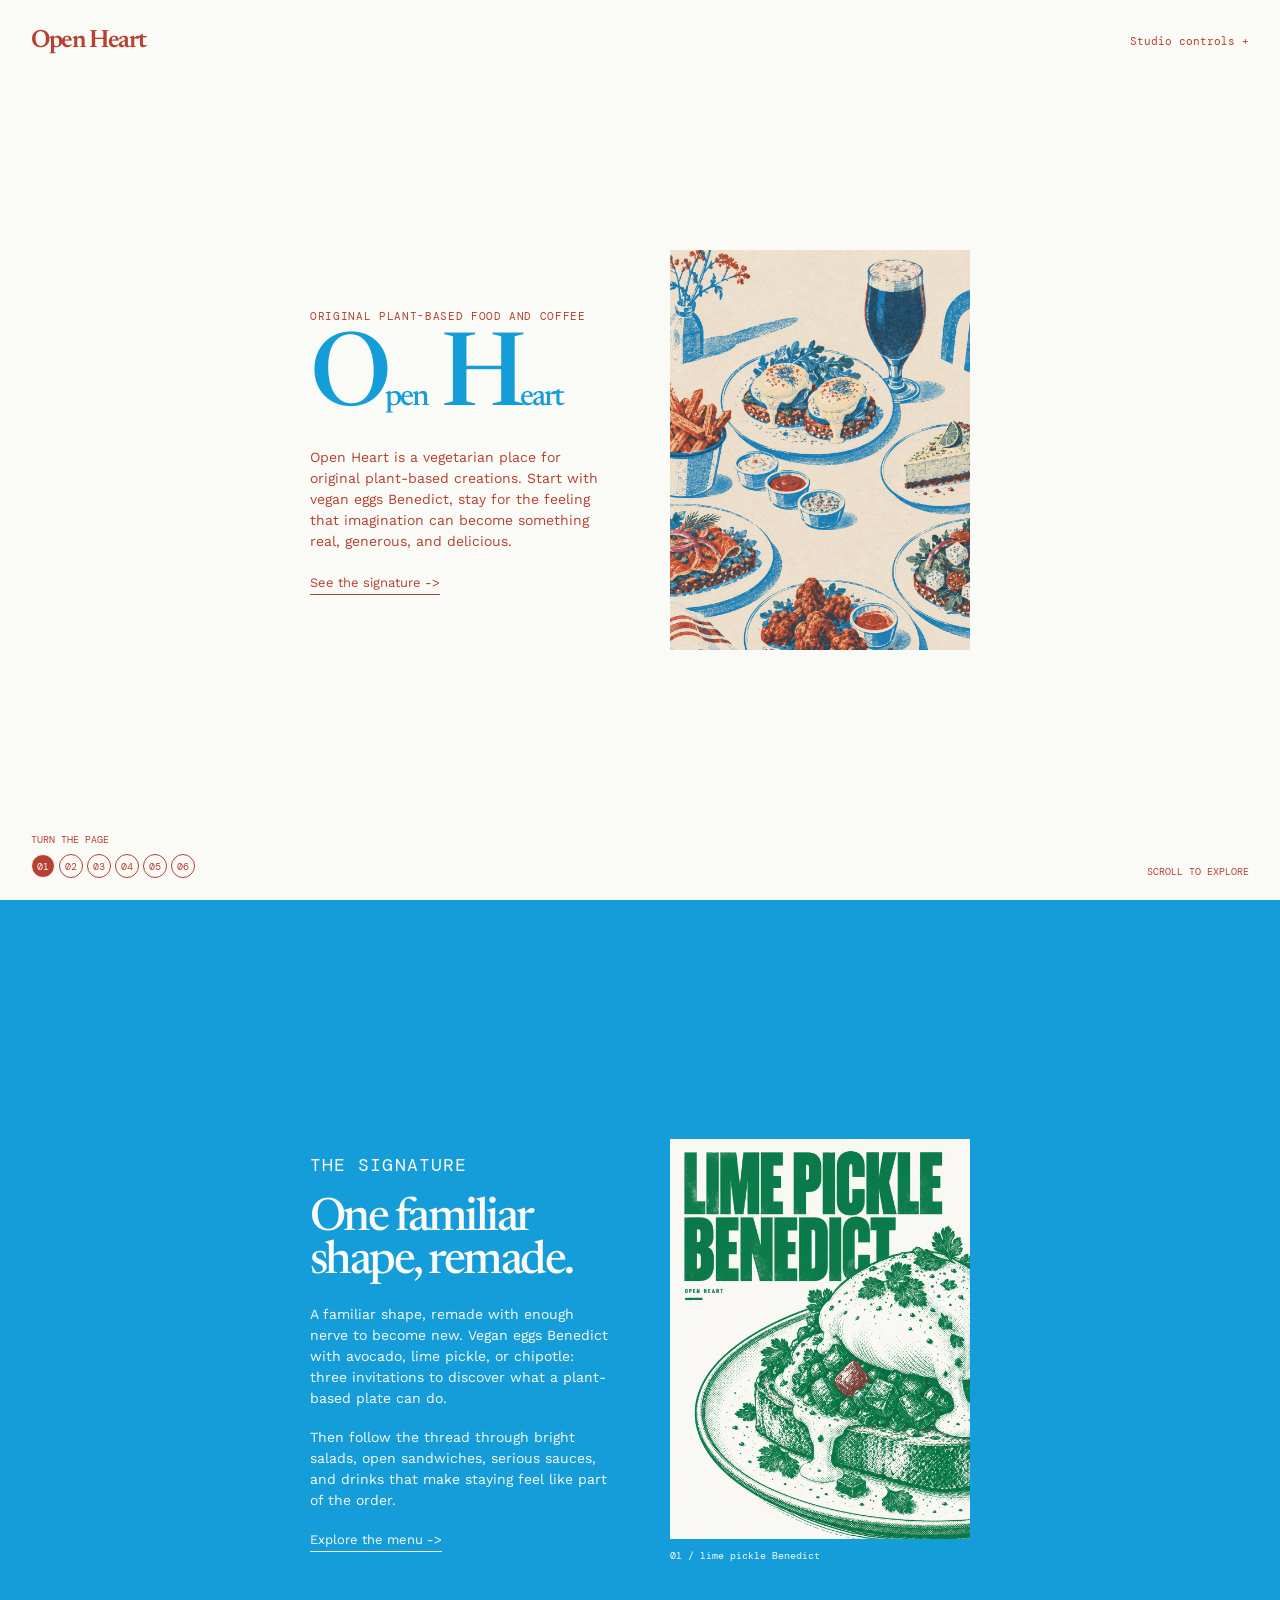
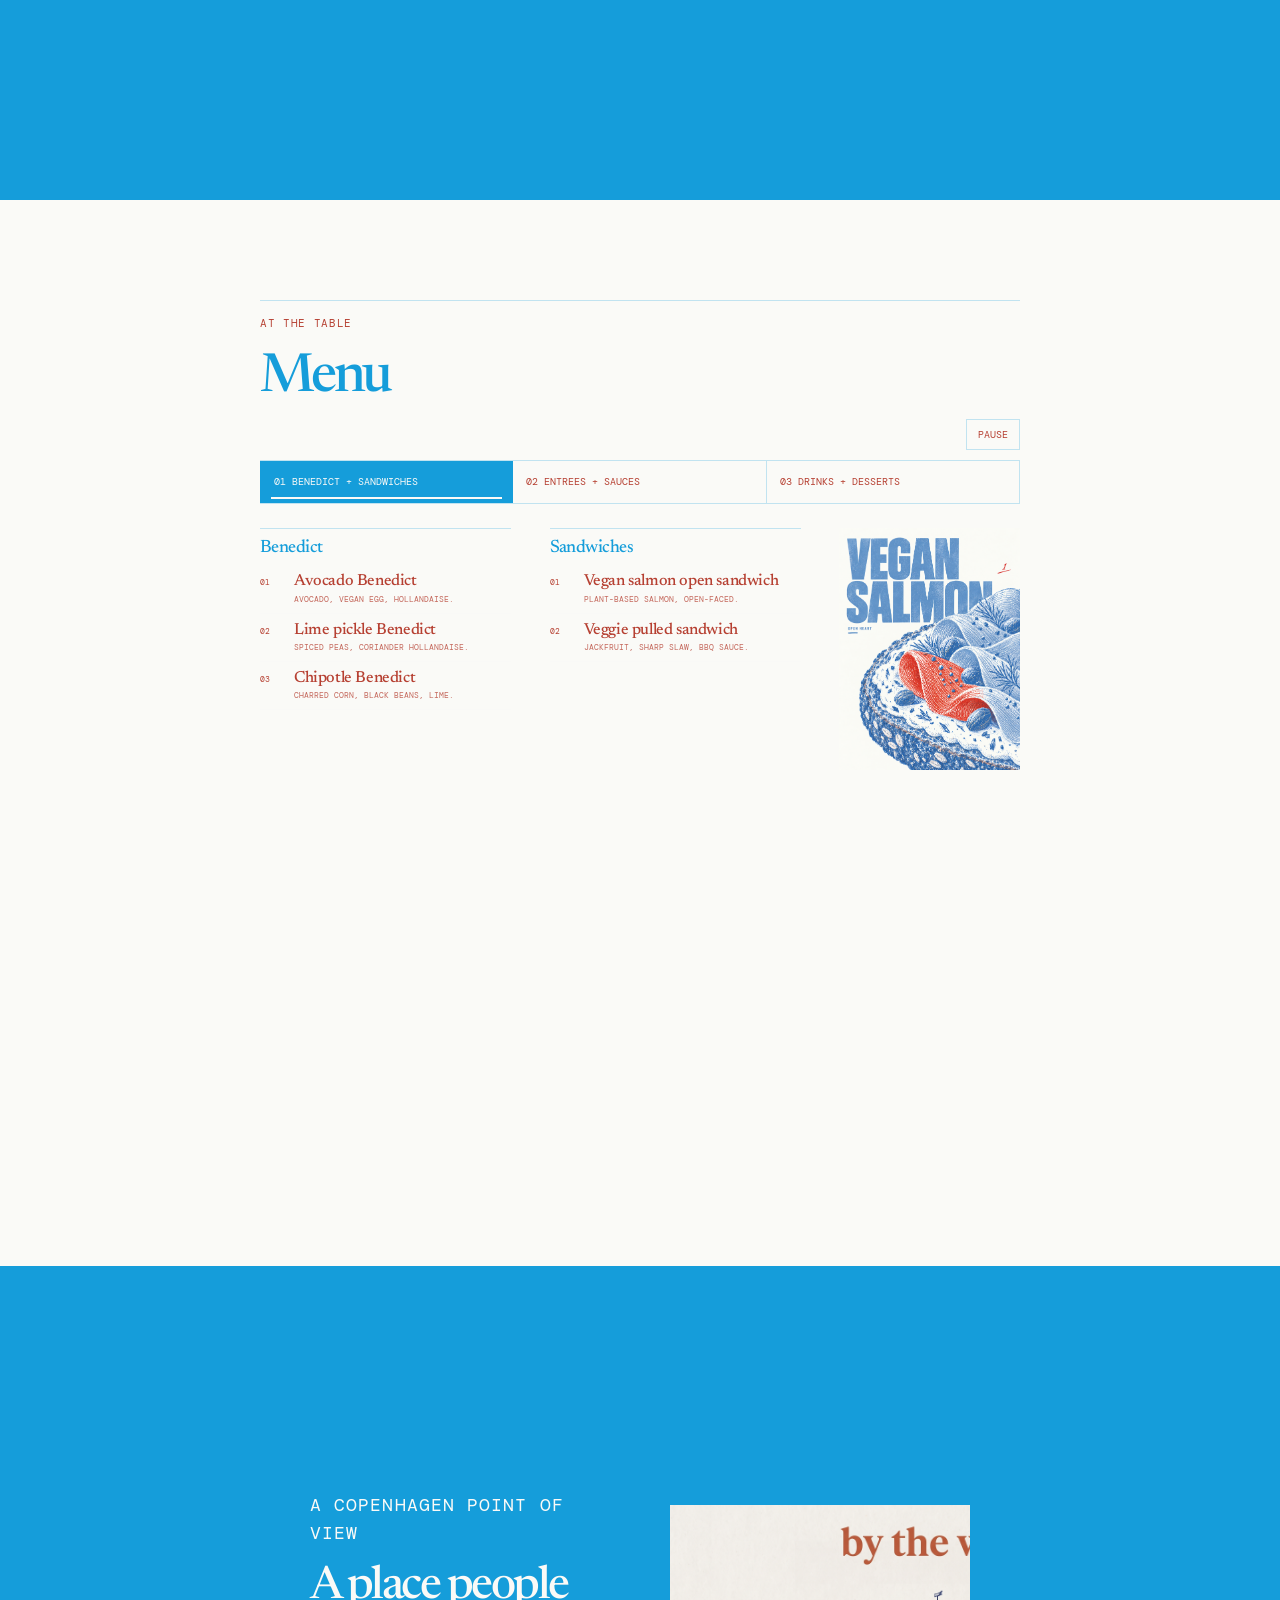
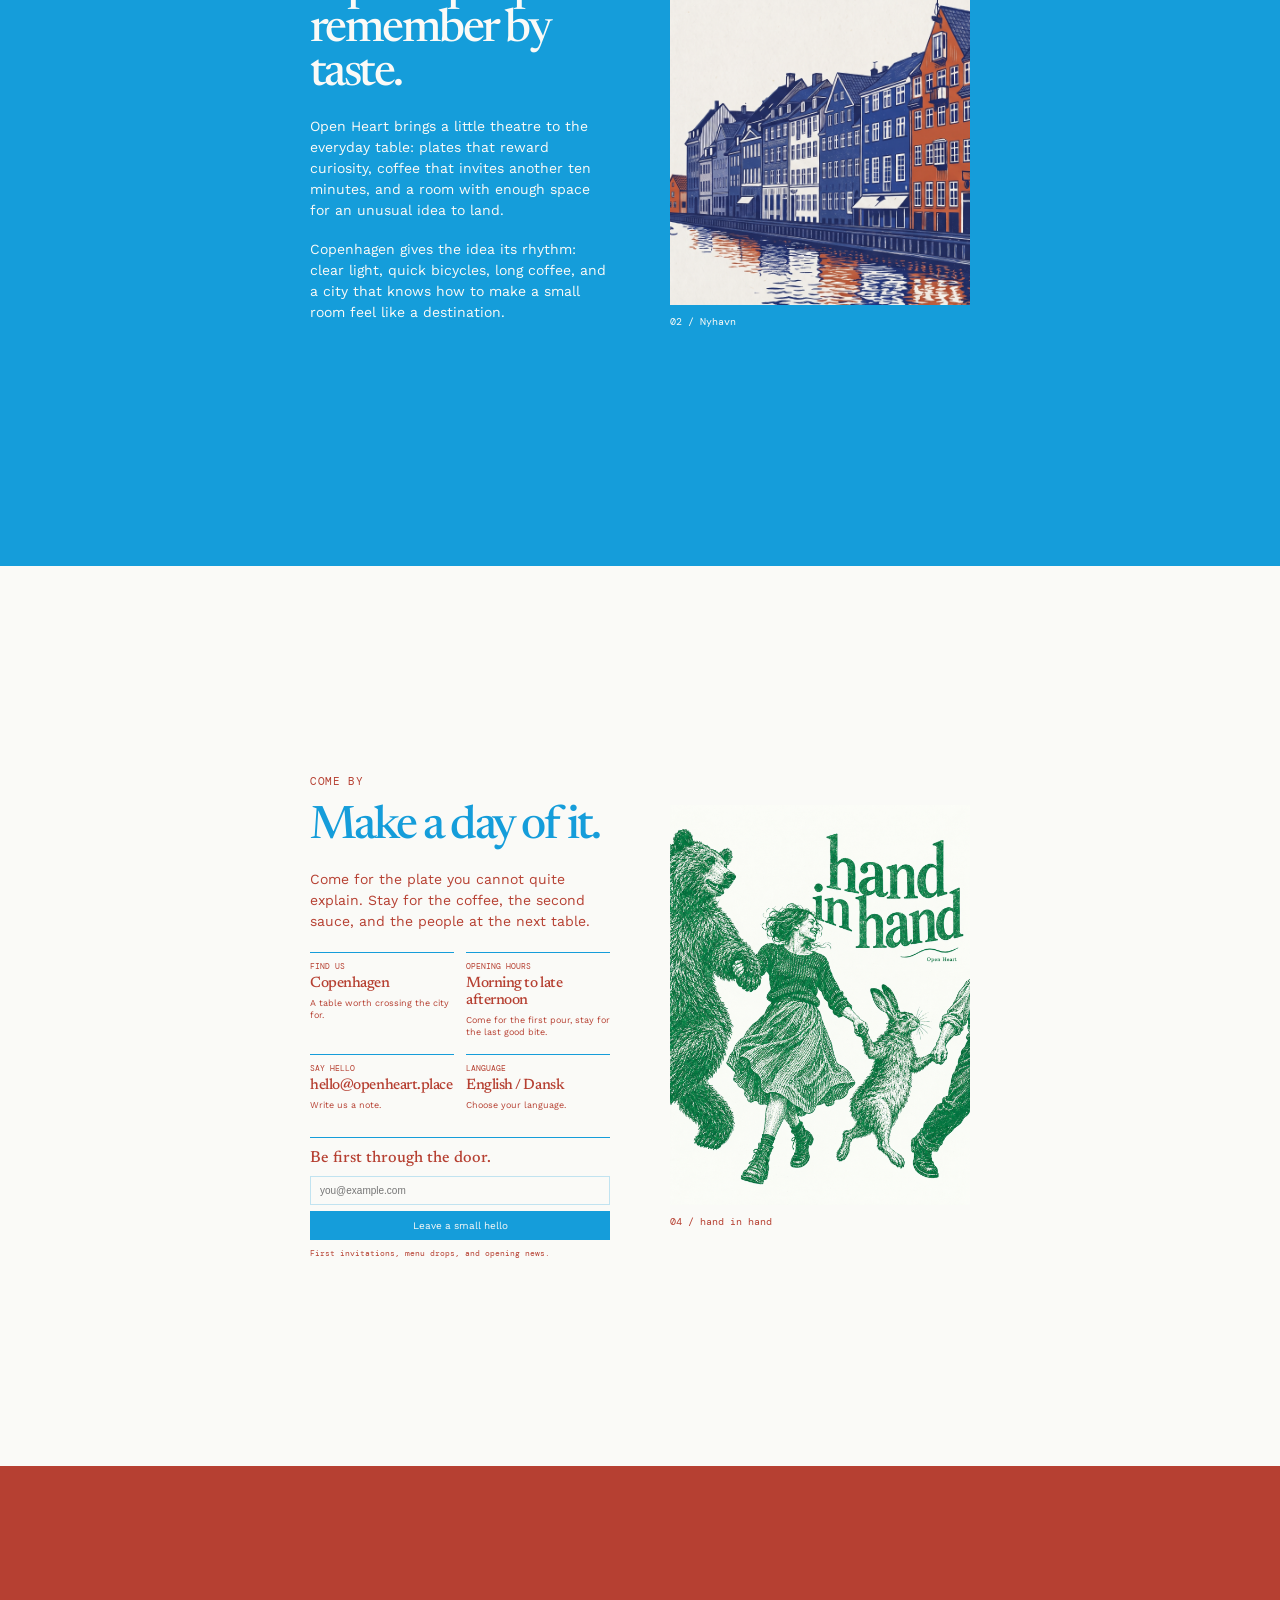
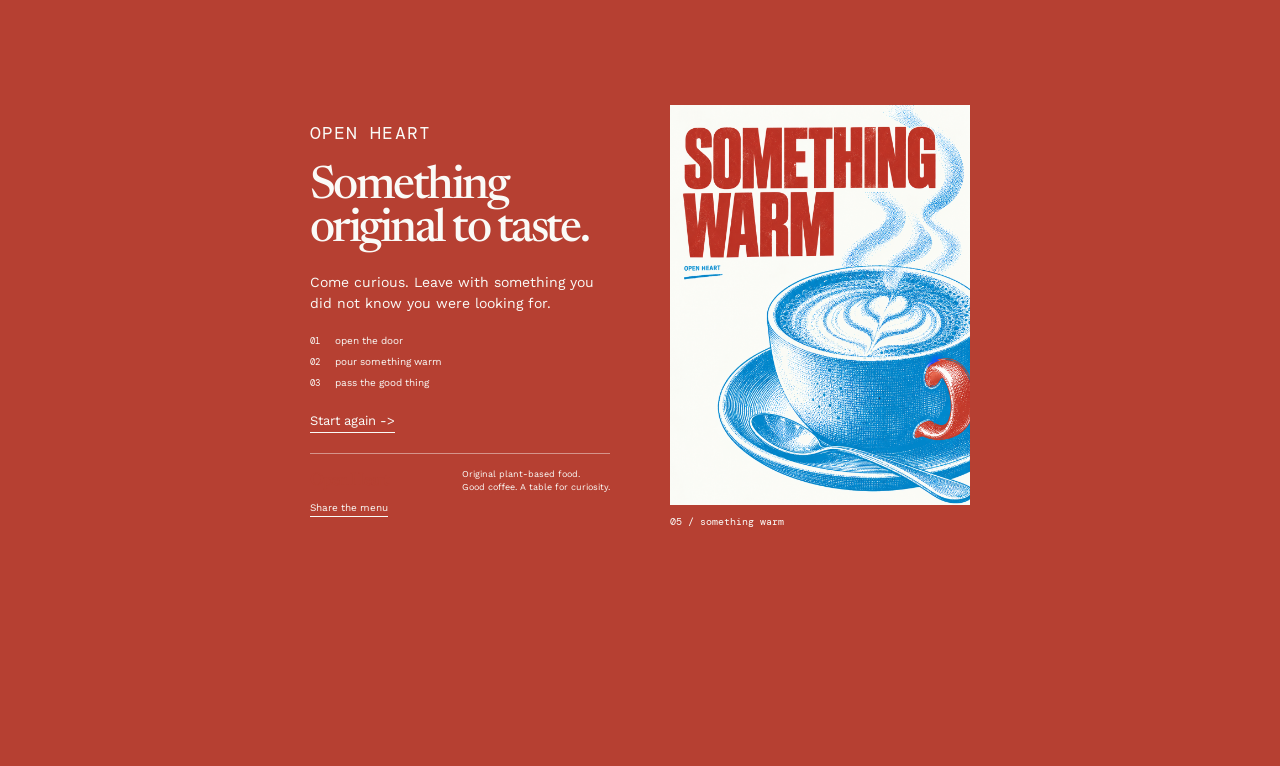
==== commit 93bf063b: "Update menu content and default presentation" ====
--- a/index.html
+++ b/index.html
@@ -6,7 +6,7 @@
   <meta name="theme-color" content="#FAFAF7">
   <meta name="description" content="Open Heart. A vegetarian place for original plant-based creations.">
   <title>Open Heart | Food and coffee</title>
-  <link rel="stylesheet" href="styles.css?v=brick-cyan-1">
+  <link rel="stylesheet" href="styles.css?v=interaction-3">
 </head>
 <body class="is-flat">
   <a class="skip-link" href="#content">Skip to menu</a>
@@ -38,8 +38,9 @@
 
         <label for="menu-mode-select">Menu presentation</label>
         <select id="menu-mode-select">
-          <option value="carousel" selected>Category carousel</option>
-          <option value="minimal-list">Ultra-minimal text list</option>
+          <option value="carousel">Category carousel</option>
+          <option value="minimal-list" selected>Ultra-minimal text list</option>
+          <option value="paired-small">Match SMALL pair</option>
         </select>
 
         <label for="carousel-animation-select">Carousel animation</label>
@@ -50,13 +51,13 @@
         </select>
 
         <label class="check">
-          <input type="checkbox" id="menu-pair-select">
-          Match SMALL pair on menu
-        </label>
-
-        <label class="check">
           <input type="checkbox" id="flat-select">
           3D scrolling
+        </label>
+
+        <label class="check">
+          <input type="checkbox" id="shadow-select" checked>
+          3D shadows
         </label>
         <a href="studio.html">View the asset archive -></a>
       </div>
@@ -150,7 +151,7 @@
                       <figure class="category-art" data-category-art="sandwiches"><img src="assets/posters/chatgpt/03-vegan-salmon.png" width="1086" height="1448" alt="Vegan salmon open sandwich in a controlled two-ink editorial print"></figure>
                       <div class="carousel dish-carousel" tabindex="0" aria-label="Sandwich menu items">
                         <article class="dish" data-item="salmon-sandwich"><div class="dish-caption"><span class="item-number">01</span><div><h3>Vegan salmon open sandwich</h3><p>Plant-based salmon, open-faced.</p><small>Vegan</small></div></div></article>
-                        <article class="dish" data-item="pulled-sandwich"><div class="dish-caption"><span class="item-number">02</span><div><h3>Veggie pulled sandwich</h3><p>Pulled mushrooms, sharp slaw, BBQ sauce.</p><small>Vegan</small></div></div></article>
+                        <article class="dish" data-item="pulled-sandwich"><div class="dish-caption"><span class="item-number">02</span><div><h3>Veggie pulled sandwich</h3><p>Jackfruit, sharp slaw, BBQ sauce.</p><small>Vegan</small></div></div></article>
                       </div>
                     </div>
                   </section>
@@ -213,8 +214,9 @@
                       <article class="dish" data-item="london-fog"><div class="dish-caption"><span class="item-number">05</span><div><h3>Decadent Earl Grey</h3><p>London fog: Earl Grey, vanilla, honey, milk.</p><small>Earl Grey / vanilla / milk</small></div></div></article>
                       <article class="dish" data-item="cafe-viennois"><div class="dish-caption"><span class="item-number">06</span><div><h3>Cafe viennois</h3><p>Coffee, whipped cream.</p><small>Coffee / cream</small></div></div></article>
                       <article class="dish" data-item="chocolate-espanol"><div class="dish-caption"><span class="item-number">07</span><div><h3>Chocolate espanol</h3><p>Thick, hot drinking chocolate.</p><small>Thick / hot</small></div></div></article>
-                      <article class="dish" data-item="licorice-beer"><div class="dish-caption"><span class="item-number">08</span><div><h3>Licorice beer</h3><p>Beer with a licorice note.</p><small>Cold / curious</small></div></div></article>
-                      <article class="dish" data-item="michelada"><div class="dish-caption"><span class="item-number">09</span><div><h3>0,0 michelada</h3><p>Alcohol-free, lime, spice, a salted rim.</p><small>Lime / spice / salt</small></div></div></article>
+                      <article class="dish" data-item="alkoholfri-glogg"><div class="dish-caption"><span class="item-number">08</span><div><h3>alkoholfri gløgg all year round</h3><p>Alcohol-free gløgg, all year round.</p><small>Hot / all year</small></div></div></article>
+                      <article class="dish" data-item="licorice-beer"><div class="dish-caption"><span class="item-number">09</span><div><h3>Licorice beer</h3><p>Beer with a licorice note.</p><small>Cold / curious</small></div></div></article>
+                      <article class="dish" data-item="michelada"><div class="dish-caption"><span class="item-number">10</span><div><h3>0,0 michelada</h3><p>Alcohol-free, lime, spice, a salted rim.</p><small>Lime / spice / salt</small></div></div></article>
                       </div>
                     </div>
                   </section>
@@ -249,7 +251,7 @@
                         <h3 class="minimal-menu__category">Sandwiches</h3>
                         <ol class="minimal-menu__list">
                           <li class="minimal-menu__item"><span>01</span><div><h4>Vegan salmon open sandwich</h4><p>Plant-based salmon, open-faced.</p></div></li>
-                          <li class="minimal-menu__item"><span>02</span><div><h4>Veggie pulled sandwich</h4><p>Pulled mushrooms, sharp slaw, BBQ sauce.</p></div></li>
+                          <li class="minimal-menu__item"><span>02</span><div><h4>Veggie pulled sandwich</h4><p>Jackfruit, sharp slaw, BBQ sauce.</p></div></li>
                         </ol>
                       </div>
                       <figure class="minimal-menu__print"><img src="assets/posters/chatgpt/03-vegan-salmon.png" width="1086" height="1448" alt="Vegan salmon open sandwich in a controlled two-ink editorial print"></figure>
@@ -283,6 +285,13 @@
                     <div class="minimal-menu__columns">
                       <div class="minimal-menu__column">
                         <h3 class="minimal-menu__category">Drinks</h3>
+                        <ol class="minimal-menu__list">
+                          <li class="minimal-menu__item"><span>01</span><div><h4>Licorice beer</h4><p>Beer with a licorice note.</p></div></li>
+                          <li class="minimal-menu__item"><span>02</span><div><h4>0,0 michelada</h4><p>Alcohol-free, lime, spice.</p></div></li>
+                        </ol>
+                      </div>
+                      <div class="minimal-menu__column">
+                        <h3 class="minimal-menu__category">Hot drinks</h3>
                         <ol class="minimal-menu__list">
                           <li class="minimal-menu__item"><span>01</span><div><h4>Matcha</h4><p>Whisked matcha.</p></div></li>
                           <li class="minimal-menu__item"><span>02</span><div><h4>Hojicha</h4><p>Roasted Japanese green tea.</p></div></li>
@@ -291,11 +300,8 @@
                           <li class="minimal-menu__item"><span>05</span><div><h4>Decadent Earl Grey</h4><p>Vanilla, honey, milk.</p></div></li>
                           <li class="minimal-menu__item"><span>06</span><div><h4>Cafe viennois</h4><p>Coffee, whipped cream.</p></div></li>
                           <li class="minimal-menu__item"><span>07</span><div><h4>Chocolate espanol</h4><p>Thick, hot drinking chocolate.</p></div></li>
-                          <li class="minimal-menu__item"><span>08</span><div><h4>Licorice beer</h4><p>Beer with a licorice note.</p></div></li>
-                          <li class="minimal-menu__item"><span>09</span><div><h4>0,0 michelada</h4><p>Alcohol-free, lime, spice.</p></div></li>
-                        </ol>
-                      </div>
-                      <div class="minimal-menu__column">
+                          <li class="minimal-menu__item"><span>08</span><div><h4>alkoholfri gløgg all year round</h4><p>Alcohol-free gløgg, all year round.</p></div></li>
+                        </ol>
                         <h3 class="minimal-menu__category">Desserts</h3>
                         <ol class="minimal-menu__list">
                           <li class="minimal-menu__item"><span>01</span><div><h4>Avocado key-lime pie</h4><p>Sharp lime, crisp crumb base.</p></div></li>
@@ -436,6 +442,6 @@
   </main>
 
   <script src="assets/vendor/gsap.min.js?v=menu-layout-5"></script>
-  <script src="app.js?v=3d-direct-2"></script>
+  <script src="app.js?v=interaction-5"></script>
 </body>
 </html>
--- a/styles.css
+++ b/styles.css
@@ -11,7 +11,9 @@
 .face{position:relative;background:var(--paper)}.face__inner{position:relative;width:100%;padding:45px 4vw 70px}.face:nth-child(even){background:var(--field);color:var(--field-text)}.face:nth-child(even) .category-heading,.face:nth-child(even) .dish-caption{border-color:color-mix(in srgb,var(--field-text) 50%,transparent)}.face:nth-child(even) .dish-art{background:var(--paper)}.face:last-child{background:var(--deep);color:var(--paper)}.face:last-child .category-heading,.face:last-child .dish-caption{border-color:color-mix(in srgb,var(--paper) 50%,transparent)}.hero .face__inner{min-height:850px;padding-top:26px;overflow:hidden}.edition,.section-kicker,.hero-index{font:11px var(--mono);text-transform:uppercase;letter-spacing:.06em}.edition{margin:0}.logo{display:flex;gap:4vw;align-items:baseline;font-family:var(--serif);font-weight:500;letter-spacing:-.065em;font-size:clamp(36px,5.5vw,92px);line-height:.8;margin:36px 0 0;color:var(--ink);position:relative;z-index:2;pointer-events:none;white-space:nowrap}.logo span{display:inline-flex;align-items:baseline}.logo b{font-size:3.3em;font-weight:500;letter-spacing:-.07em;line-height:.8}.hero-print{position:absolute;top:145px;right:13vw;width:35vw;max-width:560px;z-index:1;margin:0}.hero-print img{width:100%;height:auto;display:block}.hero-intro{position:relative;z-index:3;max-width:390px;margin-top:120px}.hero-intro p{font:18px/1.55 var(--sans);margin:0 0 28px}.text-link{font-size:13px;text-underline-offset:7px}.hero-index{position:absolute;right:4vw;bottom:48px;writing-mode:vertical-rl}.logo-stacked .logo{display:block;font-size:5vw}.logo-stacked .logo span{display:flex}.logo-stacked .hero-print{right:5vw}.logo-stacked .hero-intro{margin-top:70px}
 .menu-category{margin-bottom:65px;scroll-margin-top:35px}.category-heading{display:flex;justify-content:space-between;align-items:baseline;gap:25px;border-top:1px solid var(--ink);padding-top:15px;margin-bottom:26px}.category-heading h2{font:500 clamp(42px,6vw,88px)/1 var(--serif);letter-spacing:-.055em;margin:0}.carousel-controls{display:flex;align-items:center;gap:8px}.carousel-controls button{width:44px;height:44px;border:1px solid var(--line);background:none;font-size:22px}.carousel-controls button:disabled{opacity:.25;cursor:default}.carousel-count{font:11px var(--mono);margin-right:14px;white-space:nowrap}
 .carousel{display:flex;gap:3vw;overflow-x:auto;scroll-snap-type:x mandatory;scrollbar-width:thin;scrollbar-color:var(--ink) var(--paper);padding-bottom:22px;align-items:flex-start}.dish{flex:0 0 calc((100% - 6vw)/3);min-width:0;scroll-snap-align:start}.dish-art{margin:0 0 20px;aspect-ratio:3/4;overflow:hidden;background:var(--paper)}.dish-art[hidden]{display:none}.dish-art img{width:100%;height:100%;object-fit:contain;display:block}.dish-caption{display:grid;grid-template-columns:24px 1fr;gap:12px;border-top:1px solid var(--line);padding-top:16px}.item-number{font:10px var(--mono);padding-top:5px}.dish h3{font:500 clamp(22px,2.5vw,36px)/1.07 var(--serif);letter-spacing:-.035em;margin:0 0 10px}.dish p{font:14px/1.55 var(--sans);max-width:340px;margin:0 0 14px}.dish small{font:10px/1.5 var(--mono);display:block}.warm-ritual{display:flex;justify-content:space-between;gap:20px;padding:20px 0 55px;font:15px var(--sans)}.warm-ritual b{font:11px var(--mono);margin-right:12px}.section-kicker{margin:0 0 32px}.menu-category:last-child{margin-bottom:0}footer{display:flex;gap:30px;align-items:center;flex-wrap:wrap;justify-content:space-between;border-top:1px solid var(--ink);padding-top:30px;margin-top:60px}footer p{font-size:12px;line-height:1.6}footer button{border:0;background:none;text-decoration:underline;text-underline-offset:5px;font-size:13px}#share-status{font-size:12px}
-body:not(.is-flat) #scroll-track{height:600svh}body:not(.is-flat) #scene{position:sticky;top:0;height:100svh;perspective:1800px;overflow:hidden}body:not(.is-flat) #prism{width:100%;height:100%;transform-style:preserve-3d}body:not(.is-flat) .face{position:absolute;inset:0;width:100%;height:100%;backface-visibility:hidden;overflow:hidden}body:not(.is-flat) .face__inner{height:100%;min-height:0;overflow:auto;padding-top:35px}body:not(.is-flat) .face::after{content:'';position:absolute;inset:0;pointer-events:none;background:linear-gradient(var(--shade-direction,to bottom),transparent,rgba(0,0,0,.7));opacity:var(--shade,0);z-index:10}
+body:not(.is-flat) #scroll-track{height:600svh}body:not(.is-flat) #scene{position:sticky;top:0;height:100svh;perspective:1800px;overflow:hidden}body:not(.is-flat) #prism{width:100%;height:100%;transform-style:preserve-3d;will-change:transform}body:not(.is-flat) .face{position:absolute;inset:0;width:100%;height:100%;backface-visibility:hidden;overflow:hidden}body:not(.is-flat) .face__inner{height:100%;min-height:0;overflow:auto;padding-top:35px}body:not(.is-flat) .face::after{content:'';position:absolute;inset:0;pointer-events:none;background:linear-gradient(var(--shade-direction,to bottom),transparent,rgba(0,0,0,calc(var(--shade,0) * .7)));opacity:1;z-index:10;backface-visibility:hidden;transform:translateZ(.5px);will-change:background;contain:paint}
+body:not(.is-flat) #scene.no-3d-shadows .face::after,
+body:not(.is-flat) #scene.is-resting .face::after{display:none}
 .is-flat .face{visibility:visible!important;transform:none!important}.is-flat #prism{transform:none!important}
 @media(min-width:1600px){.face__inner{padding-left:max(4vw,calc((100vw - 1480px)/2));padding-right:max(4vw,calc((100vw - 1480px)/2))}.hero .face__inner{min-height:1000px}}
 @media(max-width:800px){.topbar{gap:16px;margin:0 6vw;padding:18px 0;flex-wrap:wrap}.topbar nav{gap:18px}.small-wordmark{font-size:22px}.developer-panel{width:100%;font-size:10px}.developer-panel summary{padding:0}.developer-panel__body{top:95px;right:0}.face__inner{padding:35px 6vw 45px}.hero .face__inner{min-height:0;padding-top:22px;padding-bottom:60px}.logo{font-size:6vw;gap:5vw;margin-top:35px}.logo b{font-size:3.3em}.hero-print{position:relative;top:auto;right:auto;width:69%;margin:-5px 0 0 auto}.hero-intro{margin-top:12px;max-width:440px}.hero-intro p{font-size:16px}.hero-index{display:none}.dish{flex-basis:74%;}.carousel{gap:24px}.category-heading h2{font-size:47px}.carousel-count{display:none}.menu-category{margin-bottom:45px}.warm-ritual{display:grid;gap:18px;padding-bottom:40px}.logo-stacked .logo{font-size:8vw}.logo-stacked .hero-print{margin-top:-50px;right:0;width:60%}.logo-stacked .hero-intro{margin-top:20px}footer{gap:18px;align-items:flex-start}footer .small-wordmark{width:100%}}
@@ -216,7 +218,10 @@
 body:not(.is-flat) #scene{overscroll-behavior:none}
 body:not(.is-flat) #scene.is-resting{perspective:none}
 body:not(.is-flat) #scene.is-resting #prism{transform-style:flat}
-body:not(.is-flat) #scene.is-resting .face{backface-visibility:visible;user-select:text}
+body:not(.is-flat) #scene.is-resting .face{backface-visibility:visible}
+body:not(.is-flat) #scene.is-resting .face[aria-hidden=false],
+body:not(.is-flat) #scene.is-resting .face[aria-hidden=false] .face__inner{pointer-events:auto;user-select:text}
+body:not(.is-flat) #scene.is-resting .face[aria-hidden=true]{pointer-events:none;user-select:none}
 body:not(.is-flat) #face-2 .face__inner{align-items:flex-start;padding-top:max(110px,12vh);padding-bottom:100px}
 .layout-reference .hero .face__inner{display:flex;align-items:center;justify-content:center}
 .layout-reference .pair-layout{display:grid;grid-template-columns:minmax(280px,390px) minmax(260px,430px);gap:clamp(48px,8vw,140px);align-items:center;width:min(980px,100%);margin-inline:auto;min-height:0}
@@ -344,6 +349,7 @@
 .minimal-menu__columns .minimal-menu__item{grid-template-columns:24px minmax(0,1fr);gap:10px;padding:8px 0}
 .minimal-menu__columns .minimal-menu__item h4{font:500 clamp(14px,1.25vw,18px)/1.08 var(--serif);letter-spacing:-.025em;margin:0 0 3px}
 .minimal-menu__columns .minimal-menu__item p{font-size:8px;line-height:1.35}
+.minimal-menu__columns .minimal-menu__list + .minimal-menu__category{margin-top:28px}
 .minimal-menu__print{margin:0;aspect-ratio:3/4;overflow:hidden;background:var(--paper)}
 .minimal-menu__print img{display:block;width:100%;height:100%;object-fit:contain}
 .minimal-menu__viewport{position:relative;overflow:hidden}
@@ -355,6 +361,11 @@
 html[data-palette=electric-carbon] .face:nth-child(odd) h1,
 html[data-palette=electric-carbon] .face:nth-child(odd) h2,
 html[data-palette=electric-carbon] .face:nth-child(odd) h3{color:var(--ink)}
+html[data-palette=electric-carbon] .face:nth-child(even):not(:last-child) h1,
+html[data-palette=electric-carbon] .face:nth-child(even):not(:last-child) h2,
+html[data-palette=electric-carbon] .face:nth-child(even):not(:last-child) h3,
+html[data-palette=electric-carbon] .face:nth-child(even):not(:last-child) .section-kicker,
+html[data-palette=electric-carbon] .face:nth-child(even):not(:last-child) .edition{color:var(--accent)}
 #face-2 .paired-menu__tabs button{border-color:var(--line);color:var(--text)}
 #face-2 .paired-menu__tabs button.is-active,
 #face-2 .paired-menu__tabs button[aria-selected=true]{background:var(--ink);border-color:var(--ink);color:var(--paper);box-shadow:inset 0 -2px 0 currentColor}
@@ -370,3 +381,25 @@
   .minimal-menu__columns .minimal-menu__item h4{font-size:15px}
   .menu-slide-content .dish h3{font-size:19px}
 }
+
+/* Mobile art is always centered, regardless of the desktop composition. */
+@media(max-width:800px){
+  .face figure,
+  .hero-print,
+  .feature-print,
+  .panel-print,
+  .pair-print,
+  .category-art,
+  .minimal-menu__print,
+  .paired-menu__print{
+    margin-left:auto!important;
+    margin-right:auto!important;
+    justify-self:center!important;
+  }
+  .face figure img,
+  .face img{
+    display:block;
+    margin-left:auto;
+    margin-right:auto;
+  }
+}
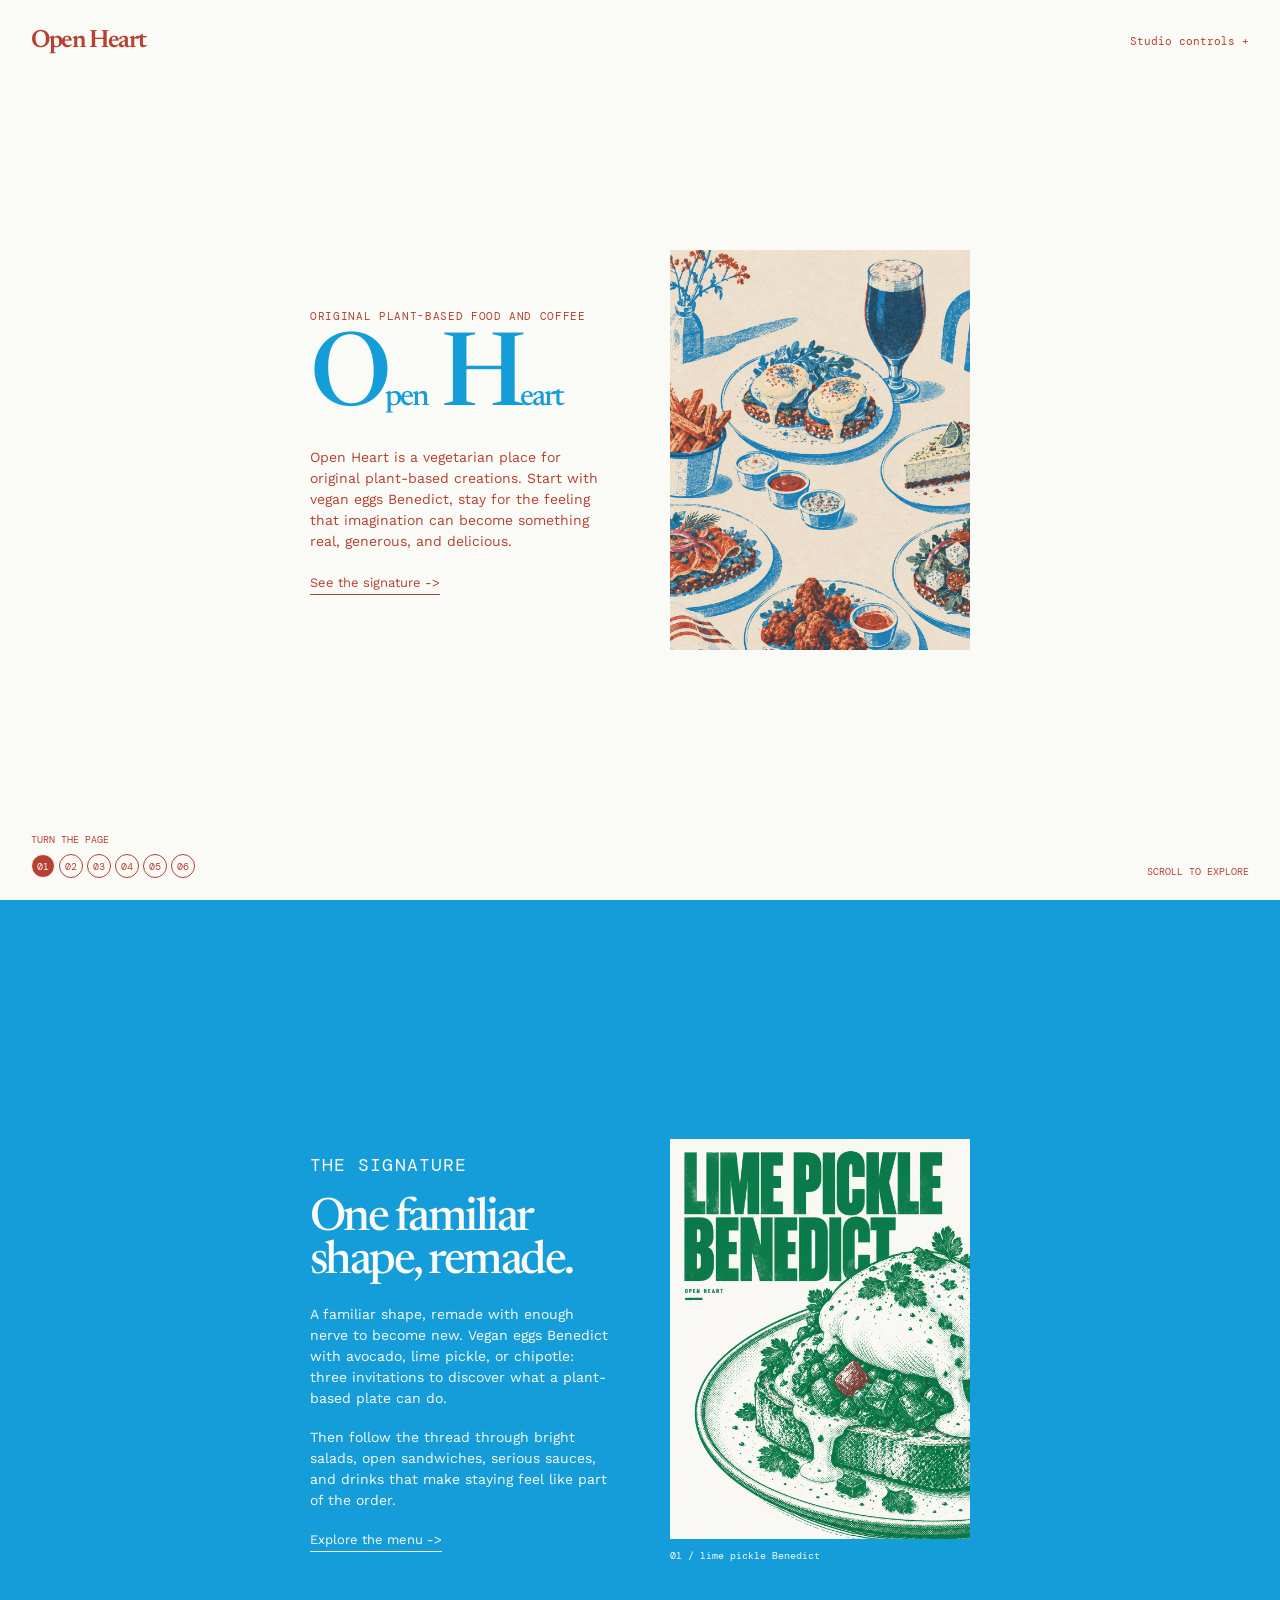
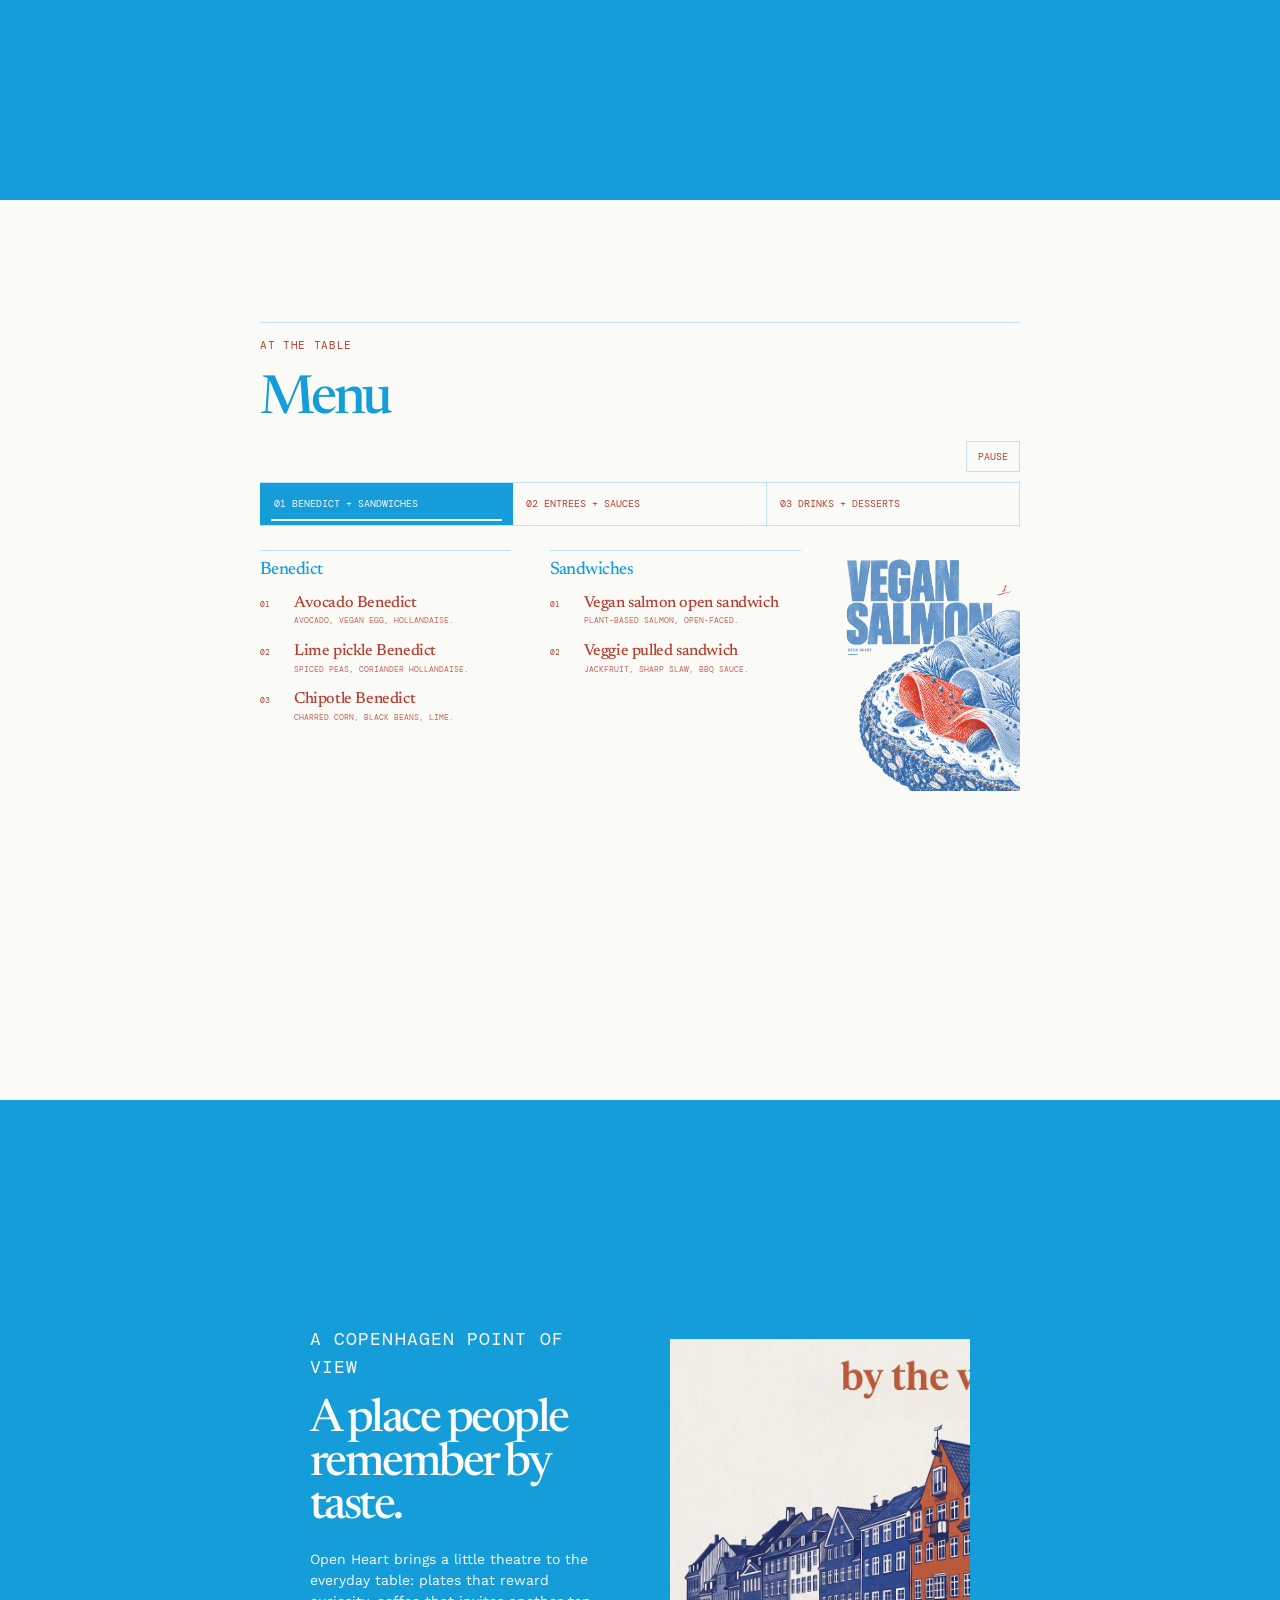
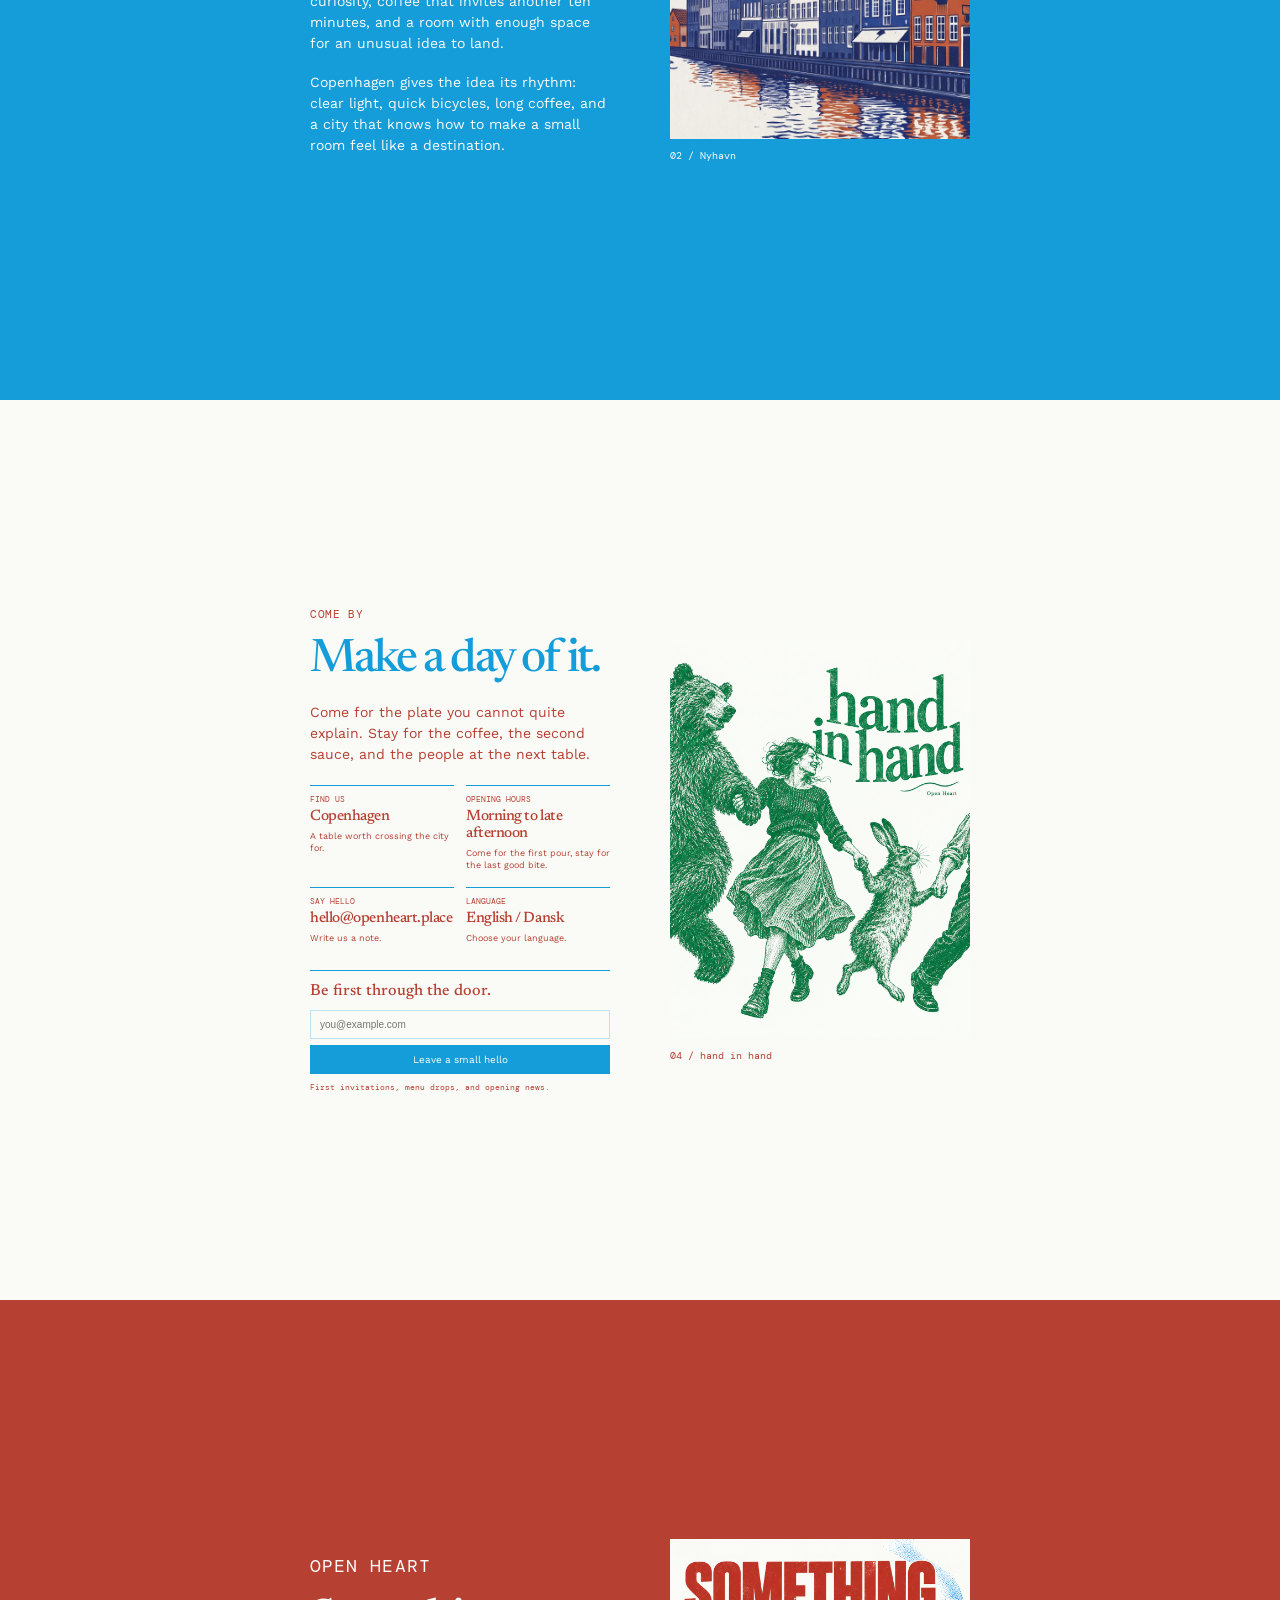
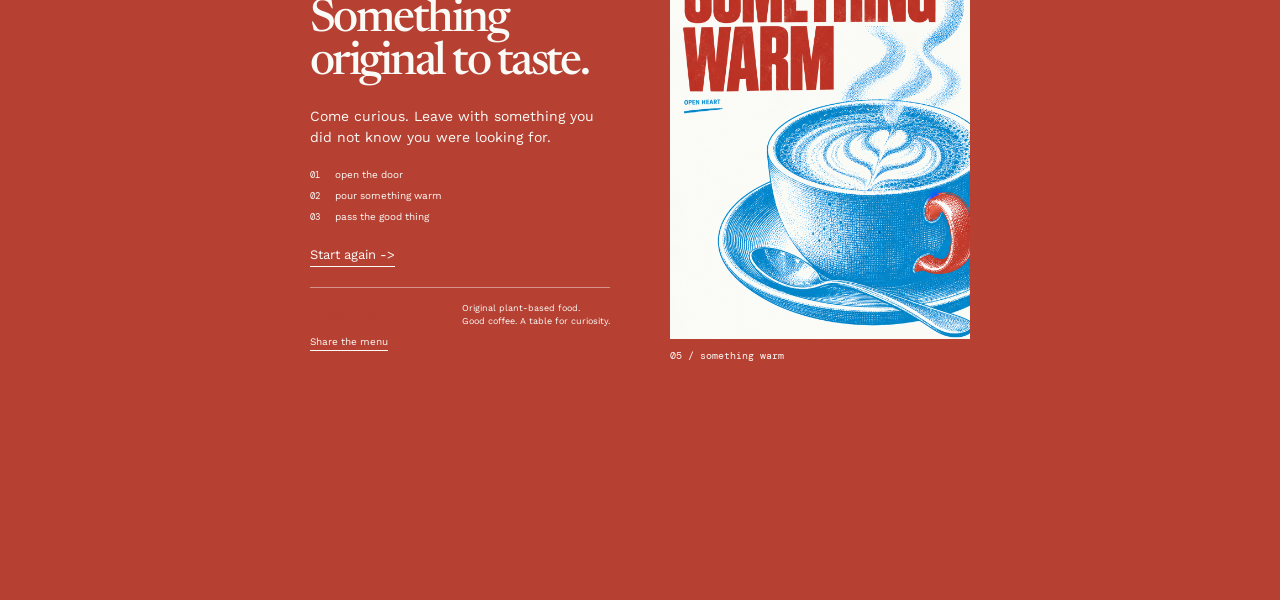
==== commit dc0c59ec: "Reorganize minimal menu drinks into coffee and hot drinks" ====
--- a/index.html
+++ b/index.html
@@ -289,18 +289,21 @@
                           <li class="minimal-menu__item"><span>01</span><div><h4>Licorice beer</h4><p>Beer with a licorice note.</p></div></li>
                           <li class="minimal-menu__item"><span>02</span><div><h4>0,0 michelada</h4><p>Alcohol-free, lime, spice.</p></div></li>
                         </ol>
-                      </div>
-                      <div class="minimal-menu__column">
                         <h3 class="minimal-menu__category">Hot drinks</h3>
                         <ol class="minimal-menu__list">
                           <li class="minimal-menu__item"><span>01</span><div><h4>Matcha</h4><p>Whisked matcha.</p></div></li>
                           <li class="minimal-menu__item"><span>02</span><div><h4>Hojicha</h4><p>Roasted Japanese green tea.</p></div></li>
-                          <li class="minimal-menu__item"><span>03</span><div><h4>Espresso</h4><p>Small, dark, concentrated.</p></div></li>
-                          <li class="minimal-menu__item"><span>04</span><div><h4>Cappuccino</h4><p>Espresso, steamed milk, soft foam.</p></div></li>
-                          <li class="minimal-menu__item"><span>05</span><div><h4>Decadent Earl Grey</h4><p>Vanilla, honey, milk.</p></div></li>
-                          <li class="minimal-menu__item"><span>06</span><div><h4>Cafe viennois</h4><p>Coffee, whipped cream.</p></div></li>
-                          <li class="minimal-menu__item"><span>07</span><div><h4>Chocolate espanol</h4><p>Thick, hot drinking chocolate.</p></div></li>
-                          <li class="minimal-menu__item"><span>08</span><div><h4>alkoholfri gløgg all year round</h4><p>Alcohol-free gløgg, all year round.</p></div></li>
+                          <li class="minimal-menu__item"><span>03</span><div><h4>Decadent Earl Grey</h4><p>Vanilla, honey, milk.</p></div></li>
+                          <li class="minimal-menu__item"><span>04</span><div><h4>Chocolate espanol</h4><p>Thick, hot drinking chocolate.</p></div></li>
+                          <li class="minimal-menu__item"><span>05</span><div><h4>alkoholfri gløgg all year round</h4><p>Alcohol-free gløgg, all year round.</p></div></li>
+                        </ol>
+                      </div>
+                      <div class="minimal-menu__column">
+                        <h3 class="minimal-menu__category">Coffee</h3>
+                        <ol class="minimal-menu__list">
+                          <li class="minimal-menu__item"><span>01</span><div><h4>Espresso</h4><p>Small, dark, concentrated.</p></div></li>
+                          <li class="minimal-menu__item"><span>02</span><div><h4>Cappuccino</h4><p>Espresso, steamed milk, soft foam.</p></div></li>
+                          <li class="minimal-menu__item"><span>03</span><div><h4>Cafe viennois</h4><p>Coffee, whipped cream.</p></div></li>
                         </ol>
                         <h3 class="minimal-menu__category">Desserts</h3>
                         <ol class="minimal-menu__list">
